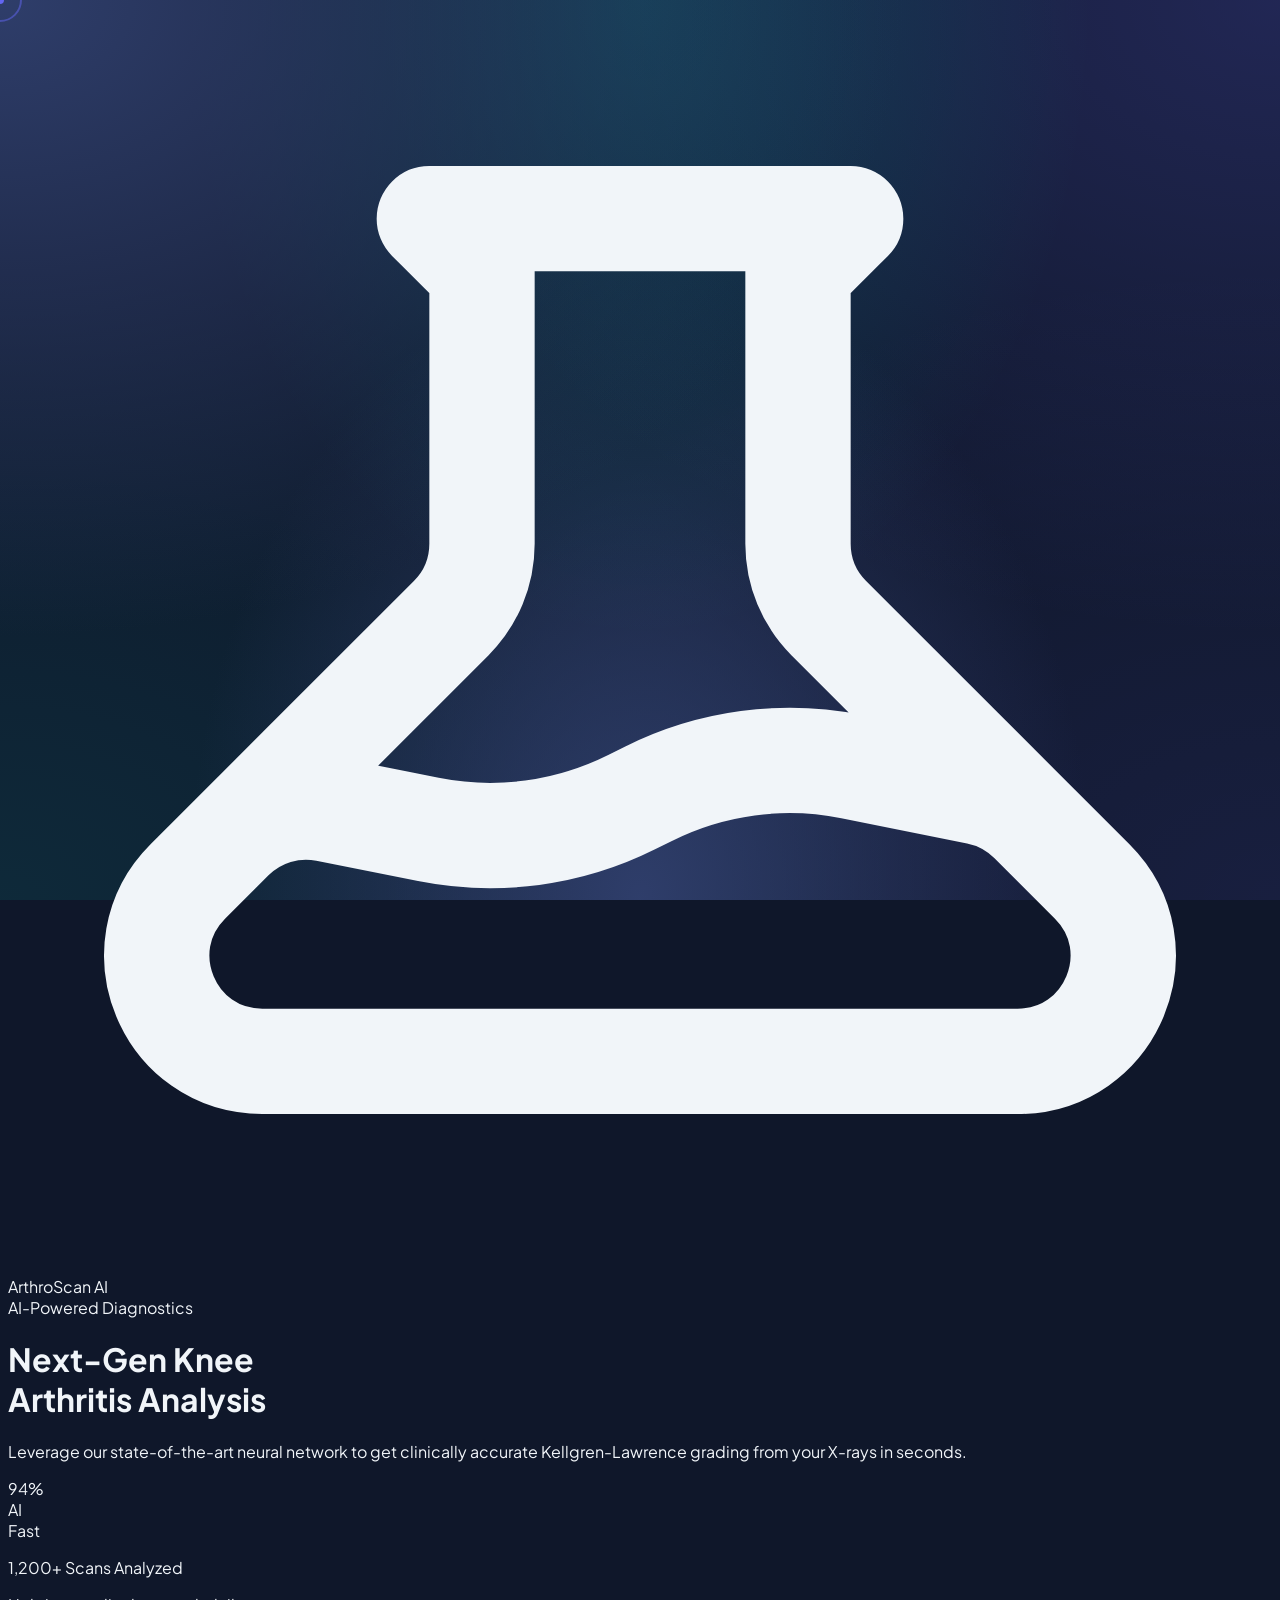
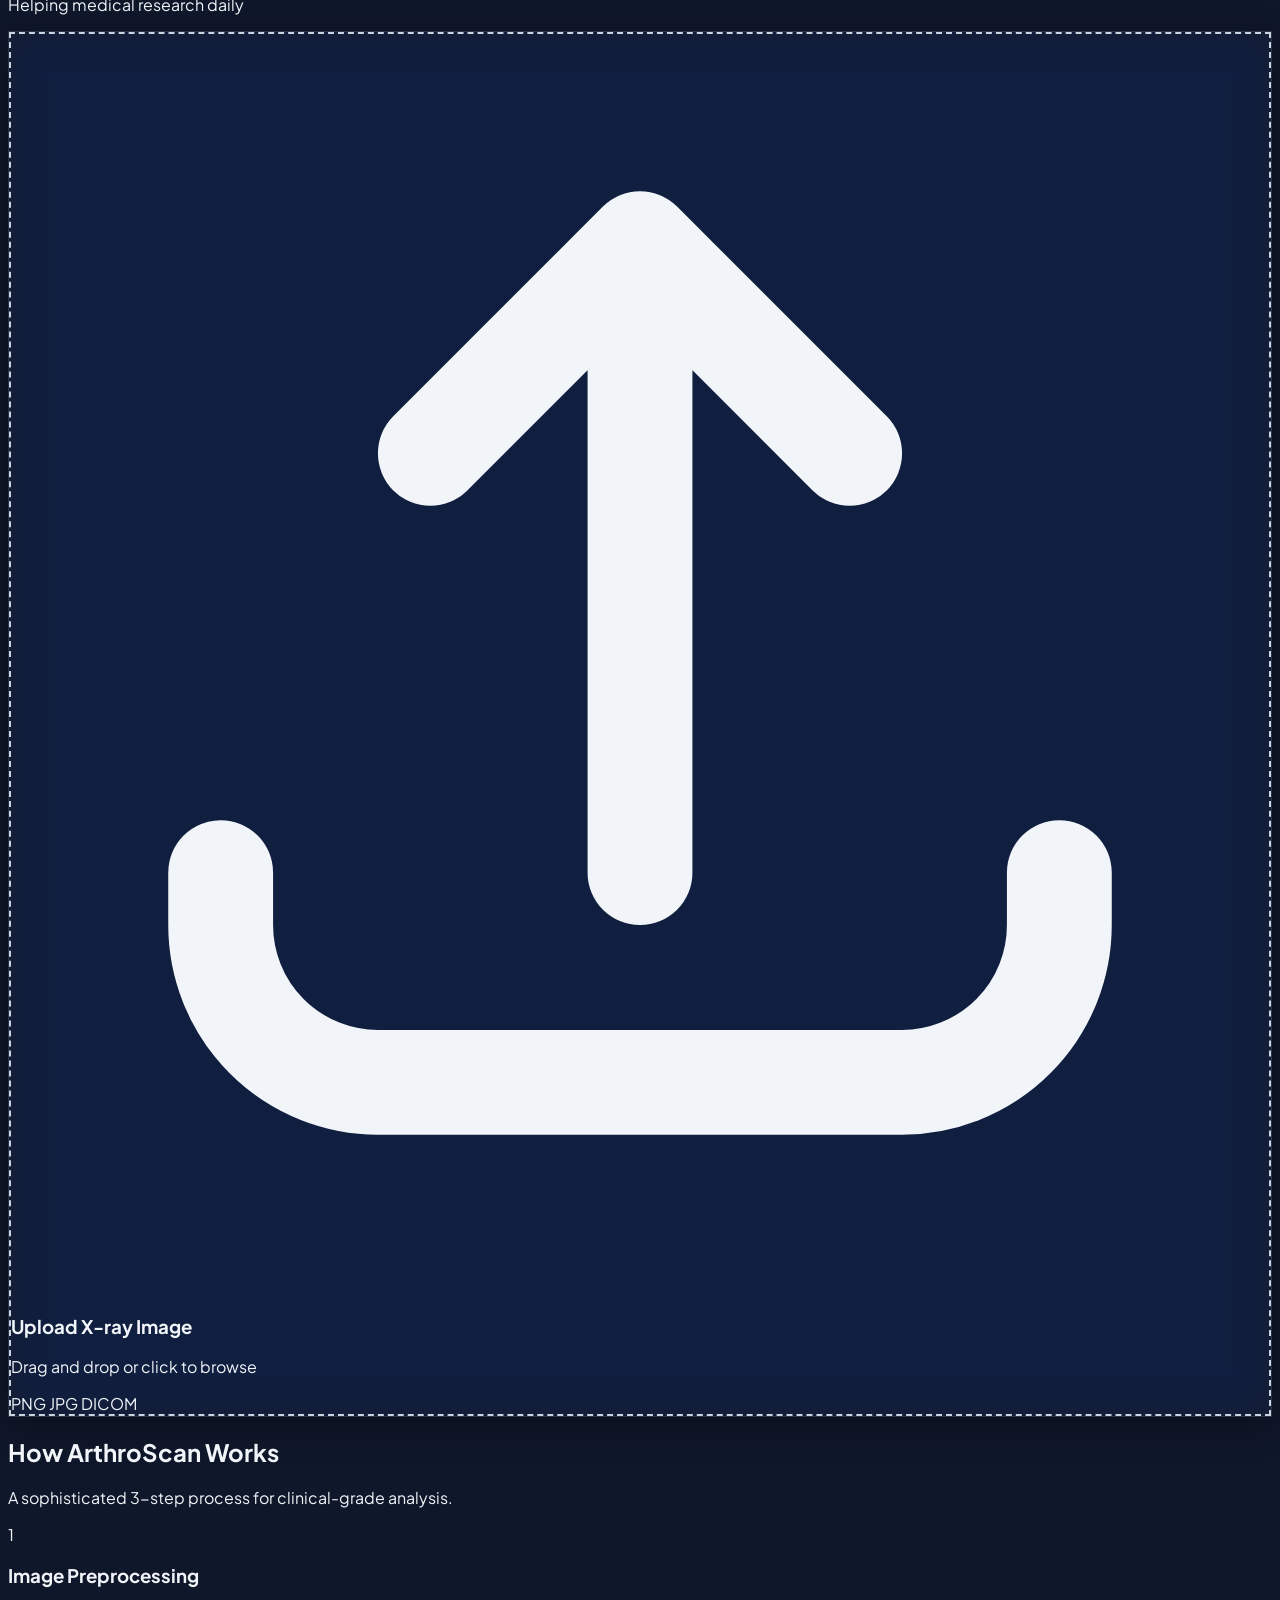
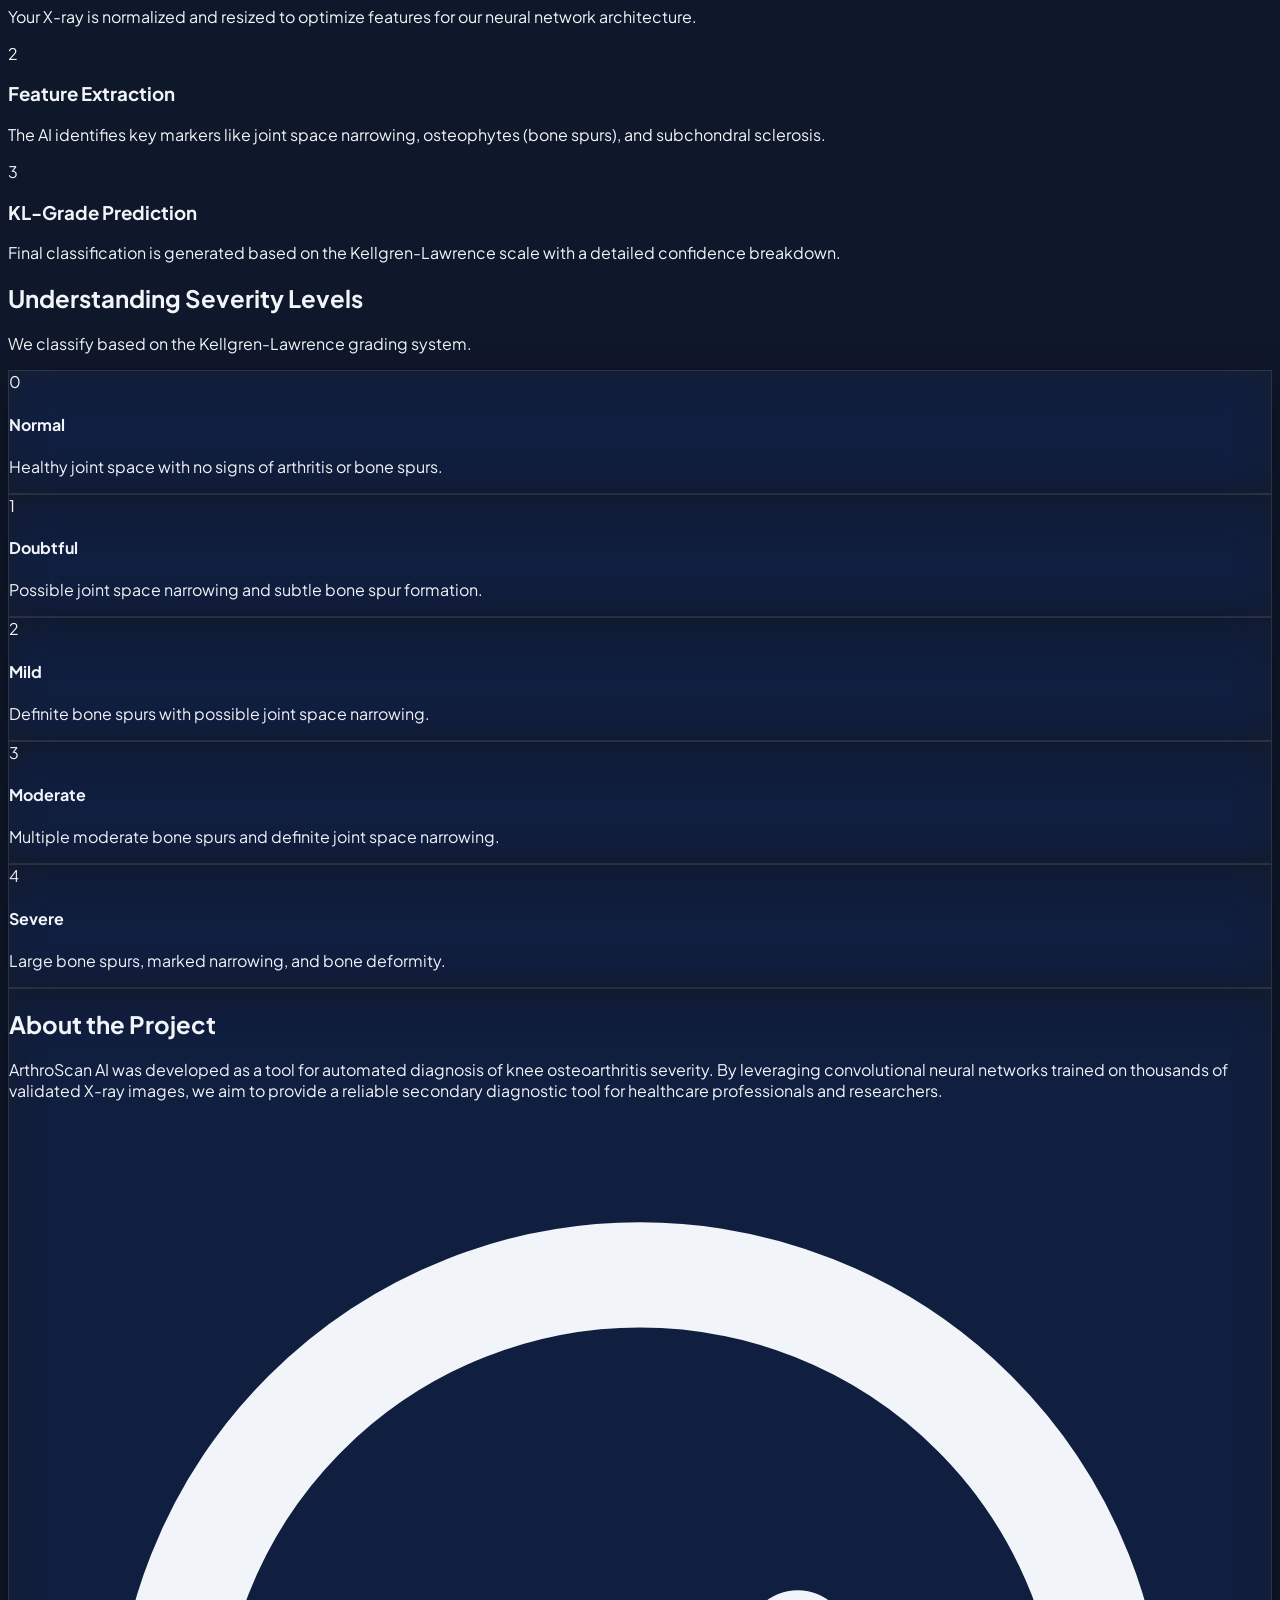
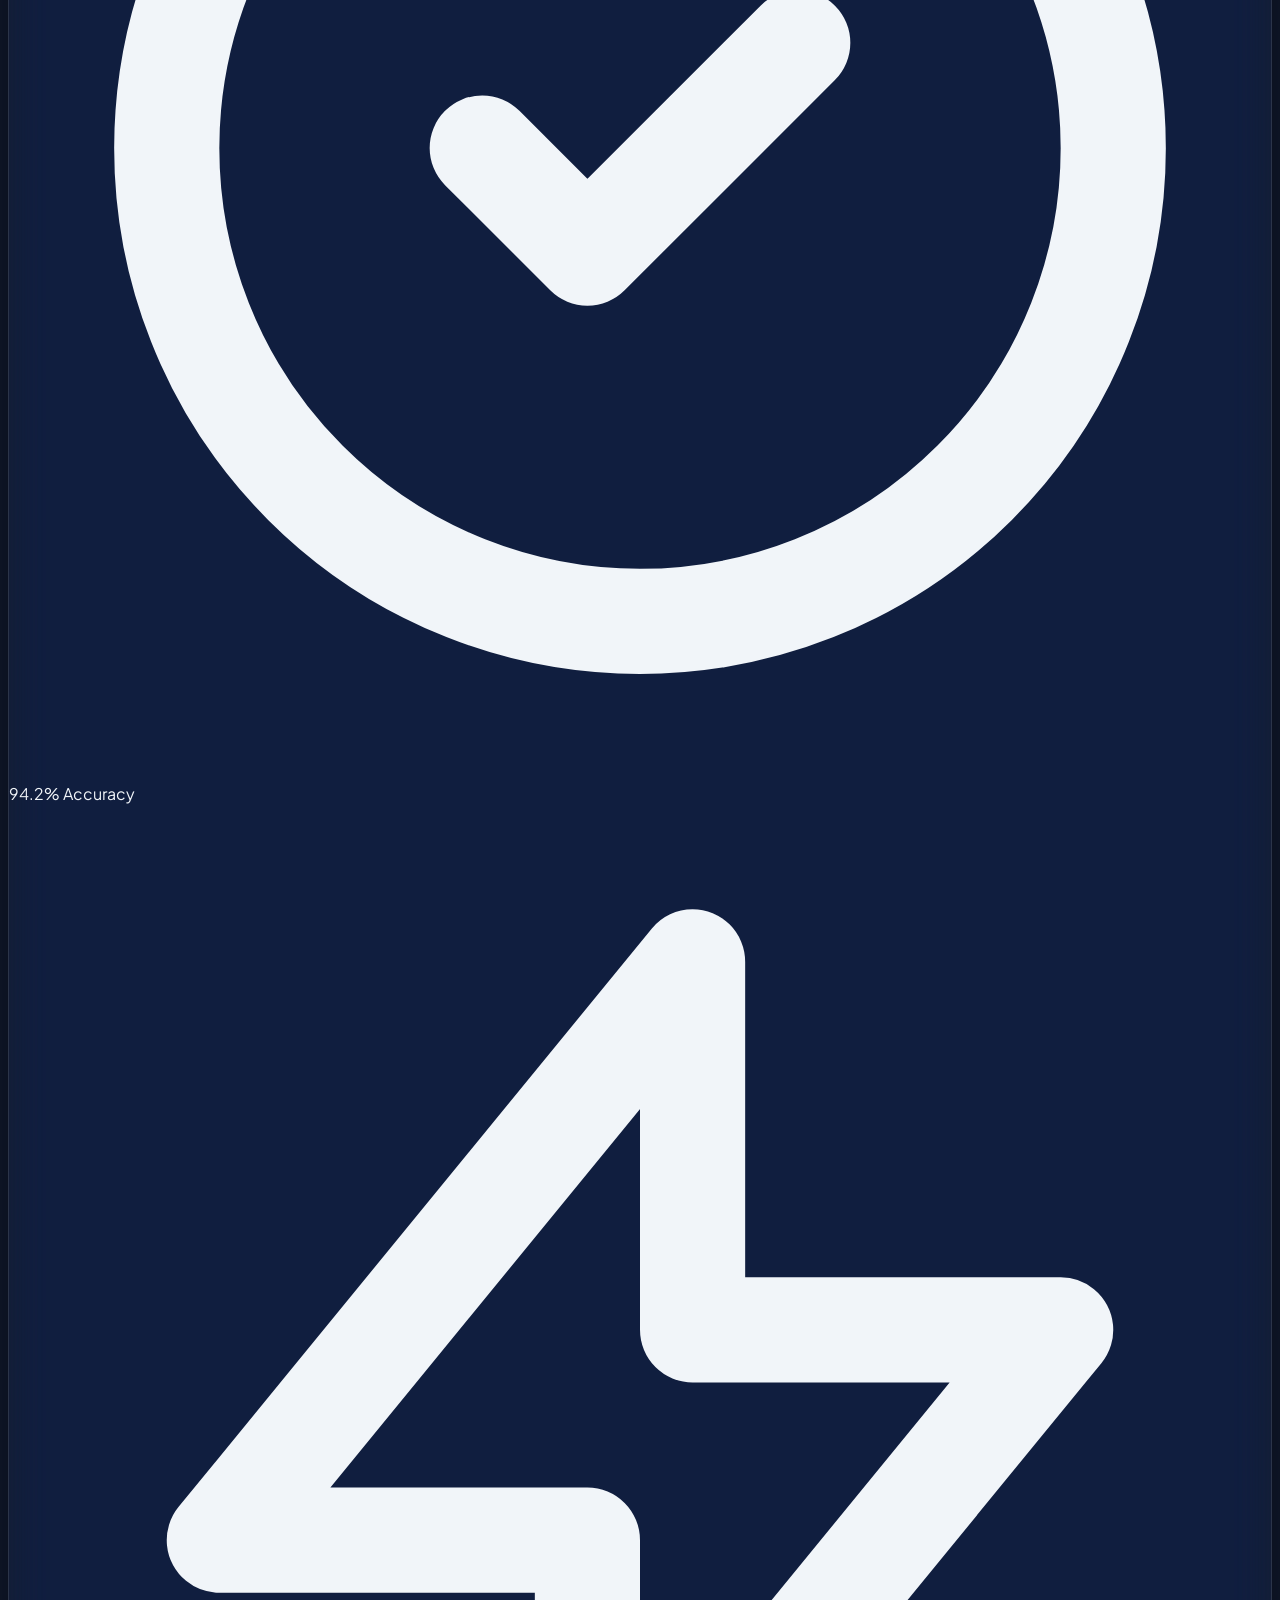
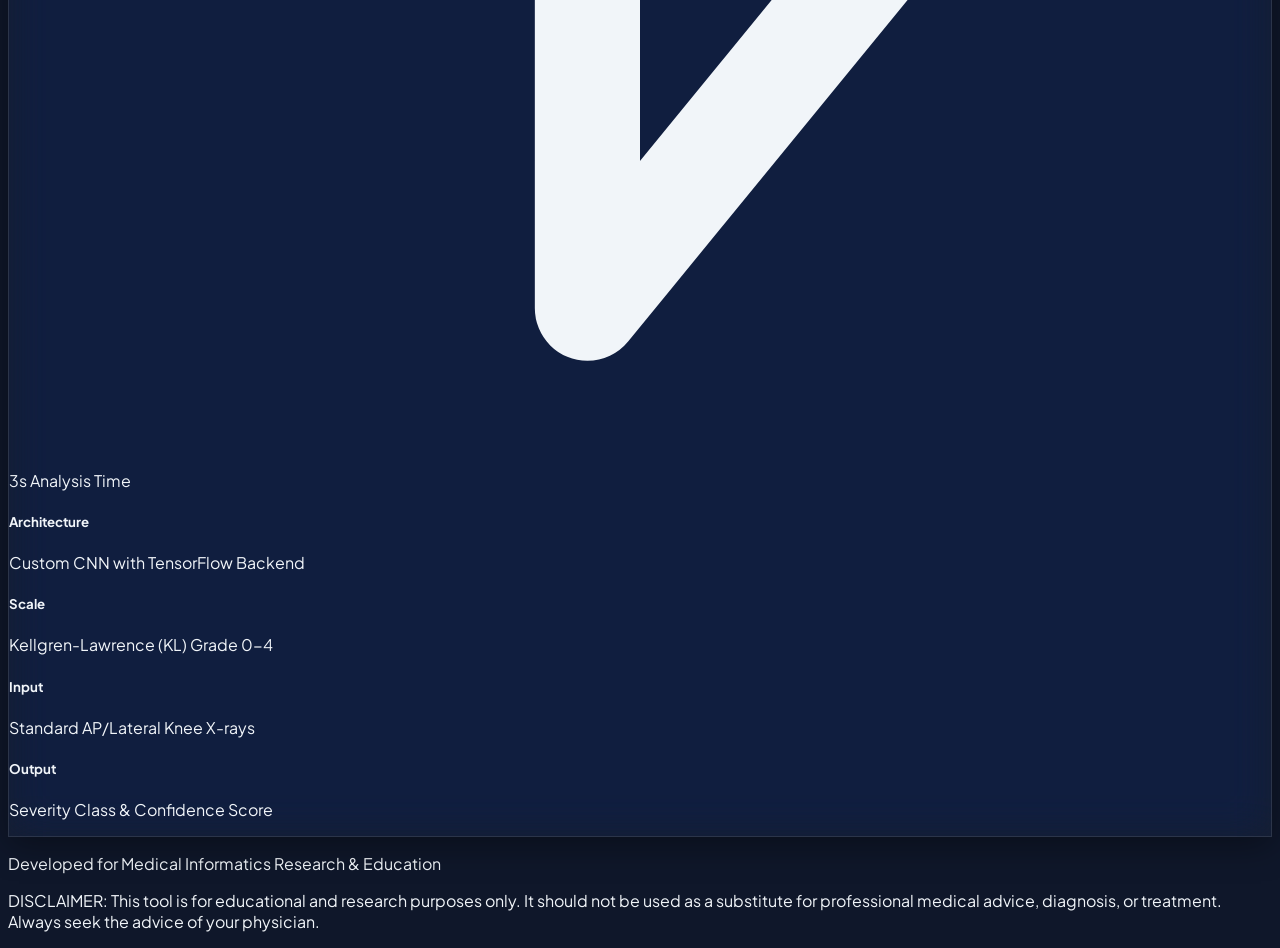
==== index.html @ d2a75a87 "feat: initial commit for Knee Arthritis Detection by Nikita Tuteja" ====
<!DOCTYPE html>
<html lang="en">
<head>
    <meta charset="UTF-8">
    <meta name="viewport" content="width=device-width, initial-scale=1.0">
    <title>ArthroScan | Advanced Knee Arthritis Analysis</title>
    <script src="https://cdn.tailwindcss.com"></script>
    <link href="https://fonts.googleapis.com/css2?family=Plus+Jakarta+Sans:wght@300;400;500;600;700&display=swap" rel="stylesheet">
    <style>
        body {
            font-family: 'Plus Jakarta Sans', sans-serif;
            background: #0f172a;
            color: #f1f5f9;
            cursor: none; /* Hide default cursor */
        }
        
        /* Dynamic Background */
        .bg-mesh {
            position: fixed;
            top: 0;
            left: 0;
            width: 100%;
            height: 100%;
            z-index: -1;
            background-color: #0f172a;
            background-image: 
                radial-gradient(at 0% 0%, hsla(225,39%,30%,1) 0, transparent 50%), 
                radial-gradient(at 50% 0%, hsla(177,100%,41%,0.2) 0, transparent 50%), 
                radial-gradient(at 100% 0%, hsla(242,100%,70%,0.2) 0, transparent 50%),
                radial-gradient(at 50% 100%, hsla(225,39%,30%,1) 0, transparent 50%),
                radial-gradient(at 0% 100%, hsla(177,100%,41%,0.1) 0, transparent 50%),
                radial-gradient(at 100% 100%, hsla(242,100%,70%,0.1) 0, transparent 50%);
            animation: bg-mesh-move 20s ease infinite alternate;
        }
        @keyframes bg-mesh-move {
            0% { transform: scale(1); }
            100% { transform: scale(1.1); }
        }

        .glass-card {
            background: rgba(255, 255, 255, 0.03);
            backdrop-filter: blur(20px) saturate(180%);
            -webkit-backdrop-filter: blur(20px) saturate(180%);
            border: 1px solid rgba(255, 255, 255, 0.1);
            box-shadow: 0 8px 32px 0 rgba(0, 0, 0, 0.37);
        }

        /* Custom Cursor */
        .cursor-dot, .cursor-outline {
            pointer-events: none;
            position: fixed;
            top: 0;
            left: 0;
            transform: translate(-50%, -50%);
            border-radius: 50%;
            z-index: 9999;
            transition: opacity 0.3s ease, transform 0.3s ease;
        }
        .cursor-dot {
            width: 8px;
            height: 8px;
            background-color: #6366f1;
        }
        .cursor-outline {
            width: 40px;
            height: 40px;
            border: 2px solid rgba(99, 102, 241, 0.5);
        }
        .cursor-hover .cursor-outline {
            width: 60px;
            height: 60px;
            background-color: rgba(99, 102, 241, 0.1);
            border-color: #6366f1;
        }
        .cursor-hover .cursor-dot {
            transform: translate(-50%, -50%) scale(1.5);
        }
        .drop-zone {
            border: 2px dashed #cbd5e1;
            transition: all 0.4s cubic-bezier(0.4, 0, 0.2, 1);
        }
        .drop-zone:hover, .drop-zone.active {
            border-color: #6366f1;
            background: #f5f3ff;
            transform: translateY(-2px);
        }
        .animate-float {
            animation: float 3s ease-in-out infinite;
        }
        @keyframes float {
            0%, 100% { transform: translateY(0); }
            50% { transform: translateY(-10px); }
        }
        .floating {
            animation: floating 3s ease-in-out infinite;
        }
        @keyframes floating {
            0% { transform: translate(0,  0px); }
            50%  { transform: translate(0, 15px); }
            100%   { transform: translate(0, -0px); }   
        }
        .hidden { display: none; }

        /* Scanning Animation */
        .scanning-line {
            position: absolute;
            top: 0;
            left: 0;
            width: 100%;
            height: 4px;
            background: linear-gradient(to right, transparent, #6366f1, transparent);
            box-shadow: 0 0 15px #6366f1;
            z-index: 10;
            animation: scan 2s linear infinite;
        }
        @keyframes scan {
            0% { top: 0; }
            100% { top: 100%; }
        }
        .scan-overlay {
            position: absolute;
            inset: 0;
            background: rgba(99, 102, 241, 0.1);
            backdrop-filter: brightness(1.2);
            z-index: 5;
        }

        /* Splash Screen Styles */
        #splash-screen {
            position: fixed;
            inset: 0;
            background: #ffffff;
            z-index: 1000;
            display: flex;
            flex-direction: column;
            align-items: center;
            justify-content: center;
            transition: opacity 0.6s ease-out, visibility 0.6s;
        }
        #splash-screen.fade-out {
            opacity: 0;
            visibility: hidden;
        }
        .loading-dots div {
            width: 10px;
            height: 10px;
            background: #6366f1;
            border-radius: 50%;
            display: inline-block;
            animation: dots 1.4s infinite ease-in-out both;
        }
        .loading-dots .dot1 { animation-delay: -0.32s; }
        .loading-dots .dot2 { animation-delay: -0.16s; }
        @keyframes dots {
            0%, 80%, 100% { transform: scale(0); }
            40% { transform: scale(1.0); }
        }

        /* Reveal Animations */
        .reveal {
            opacity: 0;
            transform: translateY(30px);
            transition: all 0.8s cubic-bezier(0.2, 0.8, 0.2, 1);
        }
        .reveal.active {
            opacity: 1;
            transform: translateY(0);
        }
    </style>
</head>
<body class="min-h-screen">
    <!-- Custom Cursor -->
    <div class="cursor-dot" id="cursor-dot"></div>
    <div class="cursor-outline" id="cursor-outline"></div>

    <!-- Dynamic Background -->
    <div class="bg-mesh"></div>

    <!-- Splash Screen -->
    <div id="splash-screen" class="bg-slate-950">
        <div class="flex items-center space-x-3 mb-8">
            <div class="w-12 h-12 bg-indigo-600 rounded-xl flex items-center justify-center shadow-lg shadow-indigo-200 animate-bounce">
                <svg class="w-7 h-7 text-white" fill="none" stroke="currentColor" viewBox="0 0 24 24">
                    <path stroke-linecap="round" stroke-linejoin="round" stroke-width="2" d="M19.428 15.428a2 2 0 00-1.022-.547l-2.387-.477a6 6 0 00-3.86.517l-.318.158a6 6 0 01-3.86.517L6.05 15.21a2 2 0 00-1.806.547M8 4h8l-1 1v5.172a2 2 0 00.586 1.414l5 5c1.26 1.26.367 3.414-1.415 3.414H4.828c-1.782 0-2.674-2.154-1.414-3.414l5-5A2 2 0 009 10.172V5L8 4z"></path>
                </svg>
            </div>
            <span class="text-3xl font-bold bg-clip-text text-transparent bg-gradient-to-r from-indigo-600 to-violet-600">ArthroScan AI</span>
        </div>
        <div class="loading-dots">
            <div class="dot1"></div>
            <div class="dot2"></div>
            <div class="dot3"></div>
        </div>
        <p class="mt-4 text-slate-400 font-medium tracking-widest text-xs uppercase">Initializing Engine</p>
    </div>

    <!-- Navigation -->
    <nav class="p-6">
        <div class="max-w-7xl mx-auto flex justify-between items-center">
            <div class="flex items-center space-x-2">
                <div class="w-10 h-10 bg-indigo-600 rounded-xl flex items-center justify-center shadow-lg shadow-indigo-200">
                    <svg class="w-6 h-6 text-white" fill="none" stroke="currentColor" viewBox="0 0 24 24">
                        <path stroke-linecap="round" stroke-linejoin="round" stroke-width="2" d="M19.428 15.428a2 2 0 00-1.022-.547l-2.387-.477a6 6 0 00-3.86.517l-.318.158a6 6 0 01-3.86.517L6.05 15.21a2 2 0 00-1.806.547M8 4h8l-1 1v5.172a2 2 0 00.586 1.414l5 5c1.26 1.26.367 3.414-1.415 3.414H4.828c-1.782 0-2.674-2.154-1.414-3.414l5-5A2 2 0 009 10.172V5L8 4z"></path>
                    </svg>
                </div>
                <span class="text-2xl font-bold bg-clip-text text-transparent bg-gradient-to-r from-indigo-400 to-violet-400">ArthroScan AI</span>
            </div>
            <div class="hidden md:flex space-x-8 text-sm font-medium text-slate-300">
                <a href="#analyze" class="hover:text-indigo-400 transition">Analyze</a>
                <a href="#history-section" class="hover:text-indigo-400 transition">History</a>
                <a href="#how-it-works" class="hover:text-indigo-400 transition">How it Works</a>
                <a href="#severity-levels" class="hover:text-indigo-400 transition">Severity Guide</a>
                <a href="#about" class="hover:text-indigo-400 transition">About</a>
            </div>
        </div>
    </nav>

    <main class="max-w-6xl mx-auto px-4 py-12">
        <div id="analyze" class="grid lg:grid-cols-2 gap-12 items-center reveal">
            <!-- Left Column: Content -->
            <div class="space-y-8">
                <div class="inline-block px-4 py-1.5 bg-indigo-50 text-indigo-600 text-xs font-bold rounded-full tracking-wider uppercase reveal">
                    AI-Powered Diagnostics
                </div>
                <h1 class="text-5xl lg:text-7xl font-extrabold text-white leading-tight reveal">
                    Next-Gen Knee <br/>
                    <span class="text-indigo-400">Arthritis Analysis</span>
                </h1>
                <p class="text-lg text-slate-300 leading-relaxed max-w-lg reveal">
                    Leverage our state-of-the-art neural network to get clinically accurate Kellgren-Lawrence grading from your X-rays in seconds.
                </p>
                
                <div class="flex items-center space-x-6 reveal">
                    <div class="flex -space-x-3">
                        <div class="w-12 h-12 rounded-full border-4 border-slate-800 bg-indigo-200 flex items-center justify-center font-bold text-xs text-indigo-700">94%</div>
                        <div class="w-12 h-12 rounded-full border-4 border-slate-800 bg-violet-200 flex items-center justify-center font-bold text-xs text-violet-700">AI</div>
                        <div class="w-12 h-12 rounded-full border-4 border-slate-800 bg-slate-200 flex items-center justify-center font-bold text-xs text-slate-700">Fast</div>
                    </div>
                    <div class="text-sm">
                        <p class="font-bold text-white">1,200+ Scans Analyzed</p>
                        <p class="text-slate-400">Helping medical research daily</p>
                    </div>
                </div>
            </div>

            <!-- Right Column: Upload Tool -->
            <div class="glass-card rounded-3xl p-8 relative">
                <div id="upload-container" class="space-y-6">
                    <div id="drop-zone" class="drop-zone rounded-2xl p-12 text-center cursor-pointer border-slate-700/50 hover:bg-white/5">
                        <div class="space-y-4">
                            <div class="w-20 h-20 bg-indigo-500/10 rounded-full flex items-center justify-center mx-auto animate-float">
                                <svg class="w-10 h-10 text-indigo-400" fill="none" stroke="currentColor" viewBox="0 0 24 24">
                                    <path stroke-linecap="round" stroke-linejoin="round" stroke-width="2" d="M4 16v1a3 3 0 003 3h10a3 3 0 003-3v-1m-4-8l-4-4m0 0L8 8m4-4v12"></path>
                                </svg>
                            </div>
                            <div>
                                <h3 class="text-xl font-bold text-white">Upload X-ray Image</h3>
                                <p class="text-slate-400 text-sm mt-1">Drag and drop or click to browse</p>
                            </div>
                            <div class="flex justify-center space-x-2">
                                <span class="px-2 py-1 bg-white/5 text-[10px] rounded text-slate-400 uppercase font-bold">PNG</span>
                                <span class="px-2 py-1 bg-white/5 text-[10px] rounded text-slate-400 uppercase font-bold">JPG</span>
                                <span class="px-2 py-1 bg-white/5 text-[10px] rounded text-slate-400 uppercase font-bold">DICOM</span>
                            </div>
                        </div>
                        <input type="file" id="file-input" class="hidden" accept="image/*">
                    </div>
                </div>

                <!-- Preview State -->
                <div id="preview-container" class="hidden space-y-6">
                    <div class="relative group overflow-hidden rounded-2xl">
                        <img id="image-preview" class="w-full h-80 object-cover rounded-2xl shadow-lg transition-transform duration-500 group-hover:scale-105" src="" alt="Preview">
                        <div class="absolute inset-0 bg-black/40 opacity-0 group-hover:opacity-100 transition-opacity flex items-center justify-center">
                            <button id="change-image-btn" class="px-4 py-2 bg-white text-slate-900 rounded-lg text-sm font-bold transform -translate-y-4 group-hover:translate-y-0 transition-transform">Change Image</button>
                        </div>
                    </div>
                    <button id="analyze-btn" class="w-full py-4 bg-indigo-600 hover:bg-indigo-700 active:scale-95 text-white rounded-2xl font-bold text-lg shadow-xl shadow-indigo-200 transition-all flex items-center justify-center space-x-2">
                        <span>Start Deep Analysis</span>
                        <svg class="w-5 h-5" fill="none" stroke="currentColor" viewBox="0 0 24 24"><path stroke-linecap="round" stroke-linejoin="round" stroke-width="2" d="M13 7l5 5m0 0l-5 5m5-5H6"></path></svg>
                    </button>
                </div>

                <!-- Loading State -->
                <div id="loading-container" class="hidden space-y-6">
                    <div class="relative group overflow-hidden rounded-2xl h-80 bg-black">
                        <img id="image-analyzing" class="w-full h-full object-cover opacity-60" src="" alt="Analyzing">
                        <div class="scan-overlay"></div>
                        <div class="scanning-line"></div>
                        <div class="absolute inset-0 flex items-center justify-center">
                            <div class="text-white text-center space-y-4">
                                <div class="relative flex justify-center">
                                    <div class="w-16 h-16 border-4 border-white/20 rounded-full"></div>
                                    <div class="w-16 h-16 border-4 border-indigo-400 rounded-full border-t-transparent animate-spin absolute top-0"></div>
                                </div>
                                <p class="font-bold tracking-widest uppercase text-xs">Deep Scan in Progress</p>
                            </div>
                        </div>
                    </div>
                    <div class="text-center space-y-2">
                        <h4 class="text-xl font-bold text-white">Neural Engine Processing</h4>
                        <p class="text-slate-400 animate-pulse text-sm">Identifying bone markers and joint spacing...</p>
                    </div>
                </div>

                <!-- Result State -->
                <div id="result-container" class="hidden space-y-10 animate-in fade-in zoom-in duration-700">
                    <div class="text-center space-y-4">
                        <div id="result-severity-badge" class="inline-block px-8 py-2 rounded-full text-white font-bold text-xs uppercase tracking-widest shadow-[0_0_30px_rgba(99,102,241,0.2)]">
                            Moderate
                        </div>
                        <h2 class="text-4xl font-extrabold text-white tracking-tight" id="result-title">Moderate Arthritis Detected</h2>
                        
                        <div class="p-6 bg-white/5 rounded-3xl border border-white/10 text-left backdrop-blur-md">
                            <h4 class="text-[10px] font-bold text-indigo-400 uppercase mb-3 tracking-[0.2em] flex items-center">
                                <span class="w-1.5 h-1.5 bg-indigo-500 rounded-full mr-2 animate-pulse"></span>
                                Diagnostic Reasoning
                            </h4>
                            <p id="result-reasoning" class="text-sm text-slate-300 leading-relaxed font-medium">
                                Analysis indicates significant joint space narrowing and moderate osteophyte formation on the femur and tibia.
                            </p>
                        </div>
                        
                        <p class="text-slate-400 font-bold text-[10px] uppercase tracking-widest" id="result-confidence">AI Confidence Level: 83.4%</p>
                    </div>

                    <div class="space-y-5" id="probability-bars">
                        <!-- Bars injected by JS -->
                    </div>

                    <button id="reset-btn" class="w-full py-5 bg-indigo-600 hover:bg-indigo-500 active:scale-95 text-white rounded-2xl font-bold text-lg shadow-[0_20px_40px_rgba(99,102,241,0.2)] transition-all duration-300 flex items-center justify-center group">
                        <span>Perform New Scan</span>
                        <svg class="w-5 h-5 ml-2 transform group-hover:rotate-180 transition-transform duration-500" fill="none" stroke="currentColor" viewBox="0 0 24 24"><path stroke-linecap="round" stroke-linejoin="round" stroke-width="2" d="M4 4v5h.582m15.356 2A8.001 8.001 0 004.582 9m0 0H9m11 11v-5h-.581m0 0a8.003 8.003 0 01-15.357-2m15.357 2H15"></path></svg>
                    </button>
                </div>
            </div>
        </div>

        <!-- Scan History Section -->
        <section id="history-section" class="mt-32 hidden reveal">
            <div class="text-center space-y-4 mb-12">
                <h2 class="text-3xl font-bold text-white">Recent Analysis History</h2>
                <p class="text-slate-400">View your previously analyzed X-ray scans and their results.</p>
            </div>
            <div id="history-list" class="grid md:grid-cols-2 lg:grid-cols-3 gap-6">
                <!-- History cards injected by JS -->
            </div>
        </section>

        <!-- Features Grid -->
        <section id="how-it-works" class="mt-32 space-y-16 reveal">
            <div class="text-center space-y-4">
                <h2 class="text-3xl font-bold text-white">How ArthroScan Works</h2>
                <p class="text-slate-400">A sophisticated 3-step process for clinical-grade analysis.</p>
            </div>
            <div class="grid md:grid-cols-3 gap-12">
                <div class="text-center space-y-4 reveal">
                    <div class="w-16 h-16 bg-indigo-500/10 text-indigo-400 rounded-2xl flex items-center justify-center mx-auto text-2xl font-bold transition-transform hover:scale-110">1</div>
                    <h3 class="text-xl font-bold text-white">Image Preprocessing</h3>
                    <p class="text-slate-400 text-sm">Your X-ray is normalized and resized to optimize features for our neural network architecture.</p>
                </div>
                <div class="text-center space-y-4 reveal">
                    <div class="w-16 h-16 bg-violet-500/10 text-violet-400 rounded-2xl flex items-center justify-center mx-auto text-2xl font-bold transition-transform hover:scale-110">2</div>
                    <h3 class="text-xl font-bold text-white">Feature Extraction</h3>
                    <p class="text-slate-400 text-sm">The AI identifies key markers like joint space narrowing, osteophytes (bone spurs), and subchondral sclerosis.</p>
                </div>
                <div class="text-center space-y-4 reveal">
                    <div class="w-16 h-16 bg-blue-500/10 text-blue-400 rounded-2xl flex items-center justify-center mx-auto text-2xl font-bold transition-transform hover:scale-110">3</div>
                    <h3 class="text-xl font-bold text-white">KL-Grade Prediction</h3>
                    <p class="text-slate-400 text-sm">Final classification is generated based on the Kellgren-Lawrence scale with a detailed confidence breakdown.</p>
                </div>
            </div>
        </section>

        <section id="severity-levels" class="mt-32 space-y-12 reveal">
            <div class="text-center space-y-4">
                <h2 class="text-3xl font-bold text-white">Understanding Severity Levels</h2>
                <p class="text-slate-400">We classify based on the Kellgren-Lawrence grading system.</p>
            </div>
            <div class="grid md:grid-cols-3 lg:grid-cols-5 gap-6">
                <div class="glass-card p-6 rounded-2xl border border-slate-100/10 shadow-sm hover:shadow-xl hover:-translate-y-2 transition-all duration-300 reveal">
                    <div class="w-10 h-10 bg-green-500/10 text-green-400 rounded-lg flex items-center justify-center mb-4 font-bold">0</div>
                    <h4 class="font-bold mb-2 text-white">Normal</h4>
                    <p class="text-xs text-slate-400 leading-relaxed">Healthy joint space with no signs of arthritis or bone spurs.</p>
                </div>
                <div class="glass-card p-6 rounded-2xl border border-slate-100/10 shadow-sm hover:shadow-xl hover:-translate-y-2 transition-all duration-300 reveal">
                    <div class="w-10 h-10 bg-yellow-500/10 text-yellow-400 rounded-lg flex items-center justify-center mb-4 font-bold">1</div>
                    <h4 class="font-bold mb-2 text-white">Doubtful</h4>
                    <p class="text-xs text-slate-400 leading-relaxed">Possible joint space narrowing and subtle bone spur formation.</p>
                </div>
                <div class="glass-card p-6 rounded-2xl border border-slate-100/10 shadow-sm hover:shadow-xl hover:-translate-y-2 transition-all duration-300 reveal">
                    <div class="w-10 h-10 bg-orange-500/10 text-orange-400 rounded-lg flex items-center justify-center mb-4 font-bold">2</div>
                    <h4 class="font-bold mb-2 text-white">Mild</h4>
                    <p class="text-xs text-slate-400 leading-relaxed">Definite bone spurs with possible joint space narrowing.</p>
                </div>
                <div class="glass-card p-6 rounded-2xl border border-slate-100/10 shadow-sm hover:shadow-xl hover:-translate-y-2 transition-all duration-300 reveal">
                    <div class="w-10 h-10 bg-red-500/10 text-red-400 rounded-lg flex items-center justify-center mb-4 font-bold">3</div>
                    <h4 class="font-bold mb-2 text-white">Moderate</h4>
                    <p class="text-xs text-slate-400 leading-relaxed">Multiple moderate bone spurs and definite joint space narrowing.</p>
                </div>
                <div class="glass-card p-6 rounded-2xl border border-slate-100/10 shadow-sm hover:shadow-xl hover:-translate-y-2 transition-all duration-300 reveal">
                    <div class="w-10 h-10 bg-slate-100/10 text-slate-100 rounded-lg flex items-center justify-center mb-4 font-bold">4</div>
                    <h4 class="font-bold mb-2 text-white">Severe</h4>
                    <p class="text-xs text-slate-400 leading-relaxed">Large bone spurs, marked narrowing, and bone deformity.</p>
                </div>
            </div>
        </section>

        <section id="about" class="mt-32 glass-card rounded-3xl p-12 overflow-hidden relative reveal">
            <div class="absolute top-0 right-0 w-64 h-64 bg-indigo-500/10 rounded-full -mr-32 -mt-32 blur-3xl opacity-50"></div>
            <div class="relative grid md:grid-cols-2 gap-12 items-center">
                <div class="space-y-6">
                    <h2 class="text-3xl font-bold text-white">About the Project</h2>
                    <p class="text-slate-400 leading-relaxed">
                        ArthroScan AI was developed as a tool for automated diagnosis of knee osteoarthritis severity. By leveraging convolutional neural networks trained on thousands of validated X-ray images, we aim to provide a reliable secondary diagnostic tool for healthcare professionals and researchers.
                    </p>
                    <div class="flex space-x-4">
                        <div class="flex items-center space-x-2 text-indigo-400 font-bold">
                            <svg class="w-5 h-5" fill="none" stroke="currentColor" viewBox="0 0 24 24"><path stroke-linecap="round" stroke-linejoin="round" stroke-width="2" d="M9 12l2 2 4-4m6 2a9 9 0 11-18 0 9 9 0 0118 0z"></path></svg>
                            <span>94.2% Accuracy</span>
                        </div>
                        <div class="flex items-center space-x-2 text-violet-400 font-bold">
                            <svg class="w-5 h-5" fill="none" stroke="currentColor" viewBox="0 0 24 24"><path stroke-linecap="round" stroke-linejoin="round" stroke-width="2" d="M13 10V3L4 14h7v7l9-11h-7z"></path></svg>
                            <span>3s Analysis Time</span>
                        </div>
                    </div>
                </div>
                <div class="grid grid-cols-2 gap-4">
                    <div class="bg-white/5 backdrop-blur p-6 rounded-2xl border border-white/10">
                        <h5 class="font-bold text-white mb-1">Architecture</h5>
                        <p class="text-xs text-slate-400">Custom CNN with TensorFlow Backend</p>
                    </div>
                    <div class="bg-white/5 backdrop-blur p-6 rounded-2xl border border-white/10">
                        <h5 class="font-bold text-white mb-1">Scale</h5>
                        <p class="text-xs text-slate-400">Kellgren-Lawrence (KL) Grade 0-4</p>
                    </div>
                    <div class="bg-white/5 backdrop-blur p-6 rounded-2xl border border-white/10">
                        <h5 class="font-bold text-white mb-1">Input</h5>
                        <p class="text-xs text-slate-400">Standard AP/Lateral Knee X-rays</p>
                    </div>
                    <div class="bg-white/5 backdrop-blur p-6 rounded-2xl border border-white/10">
                        <h5 class="font-bold text-white mb-1">Output</h5>
                        <p class="text-xs text-slate-400">Severity Class & Confidence Score</p>
                    </div>
                </div>
            </div>
        </section>
    </main>

    <footer class="mt-24 border-t border-white/10 bg-slate-950/50 py-12">
        <div class="max-w-6xl mx-auto px-4 text-center space-y-4">
            <p class="text-slate-500 text-sm">Developed for Medical Informatics Research & Education</p>
            <p class="text-slate-600 text-[10px] max-w-2xl mx-auto">DISCLAIMER: This tool is for educational and research purposes only. It should not be used as a substitute for professional medical advice, diagnosis, or treatment. Always seek the advice of your physician.</p>
        </div>
    </footer>

    <script src="script.js"></script>
</body>
</html>
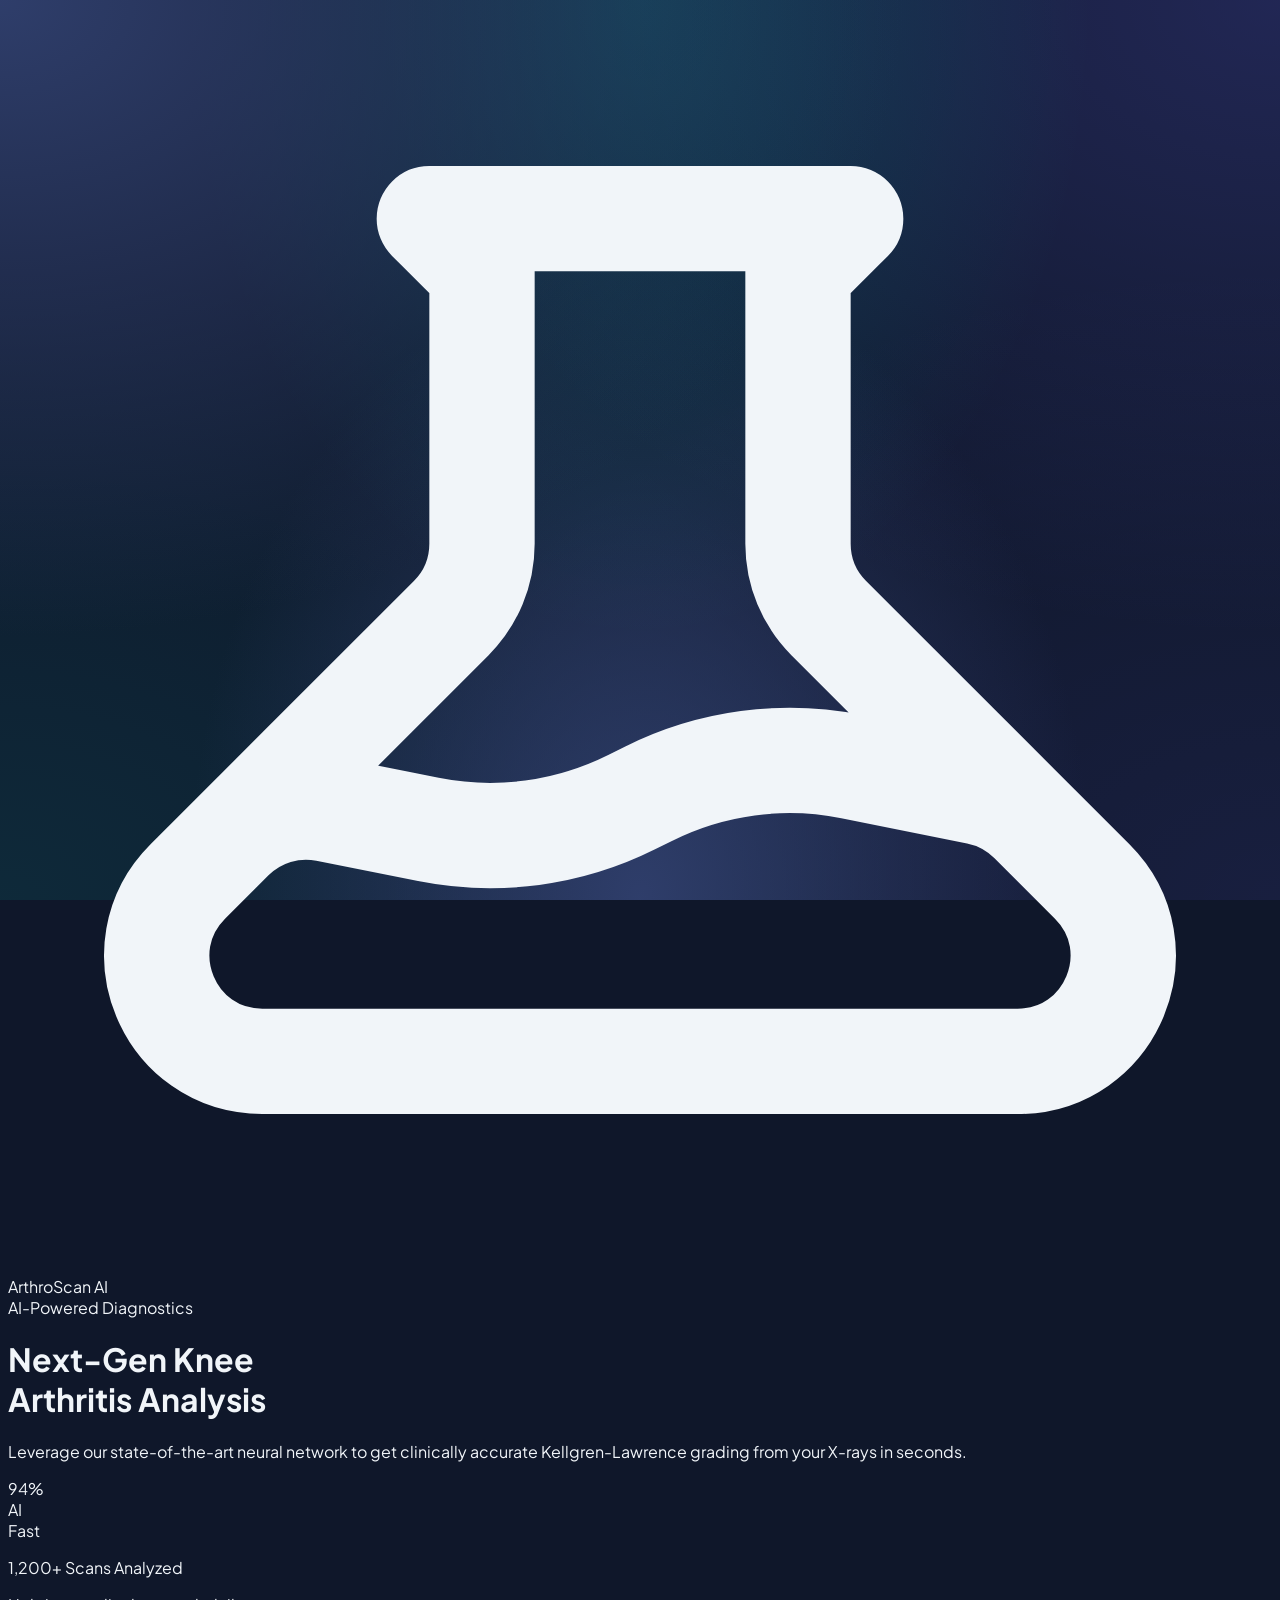
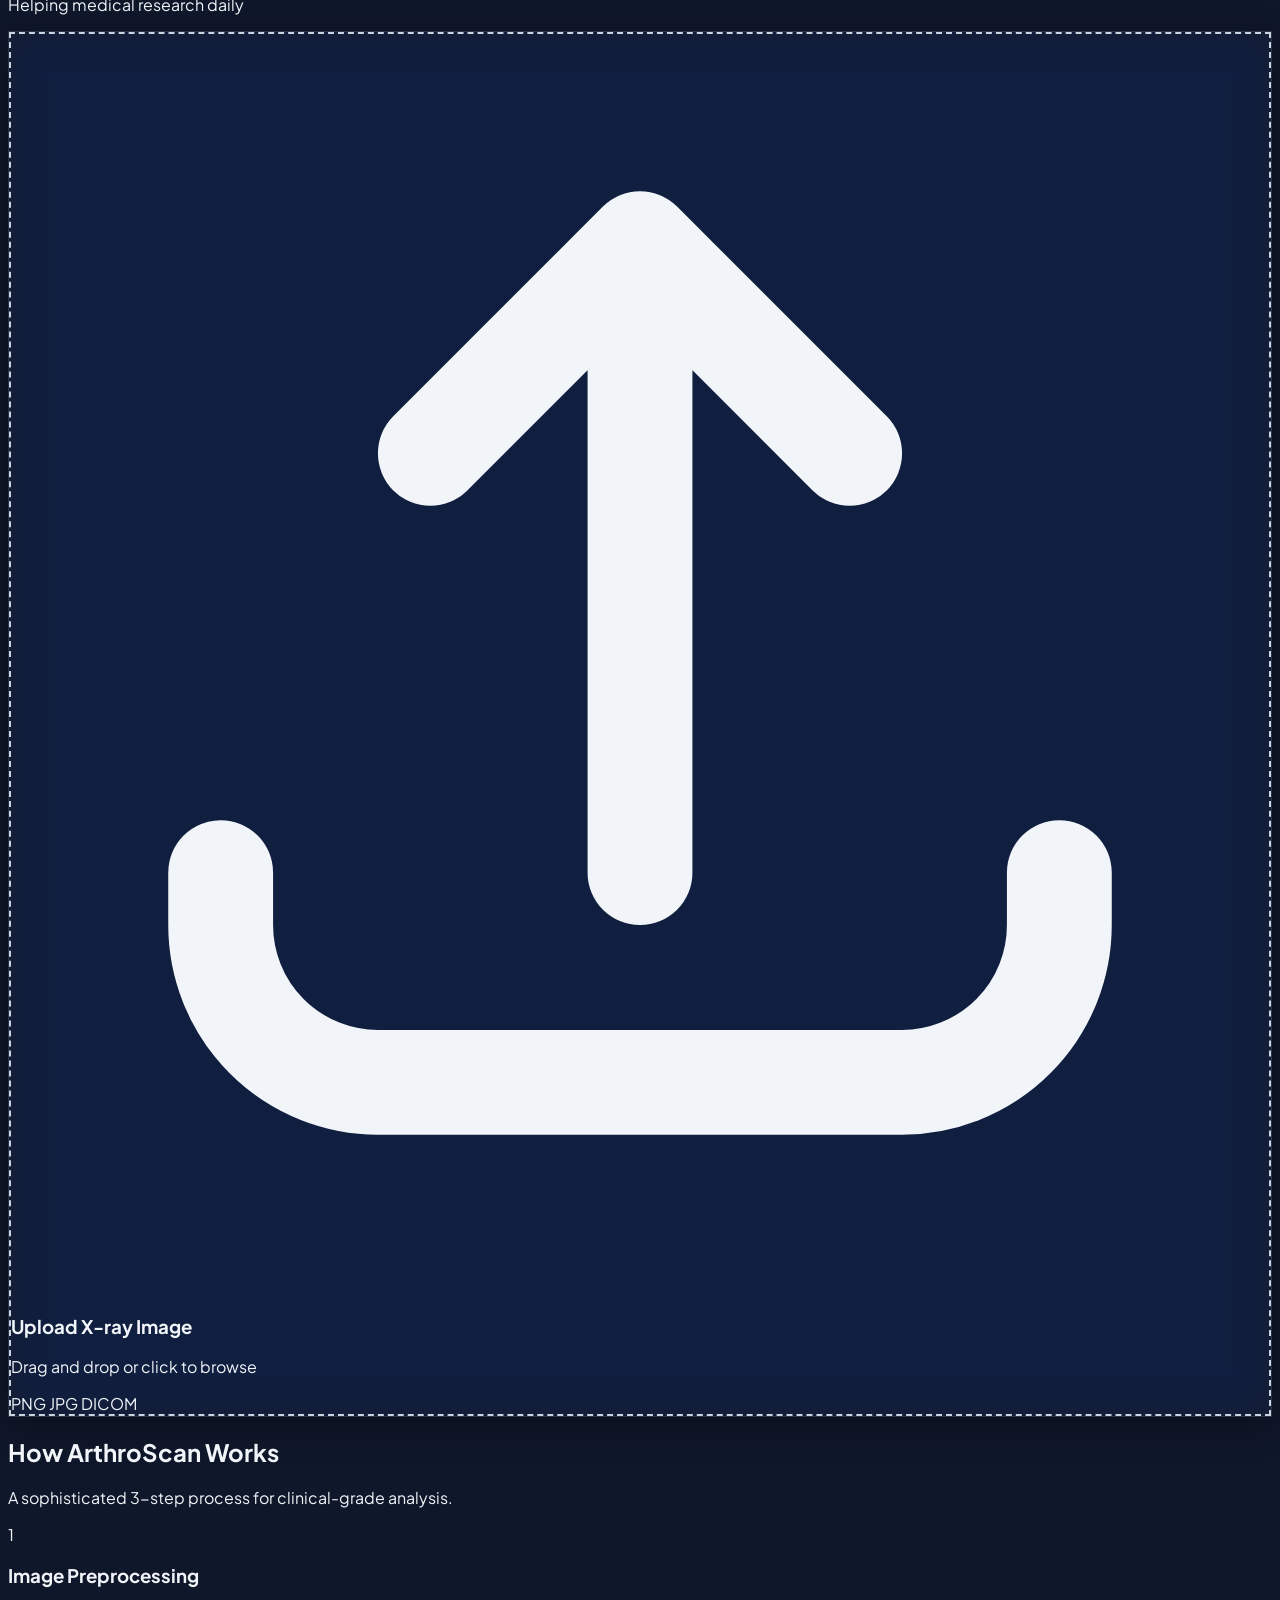
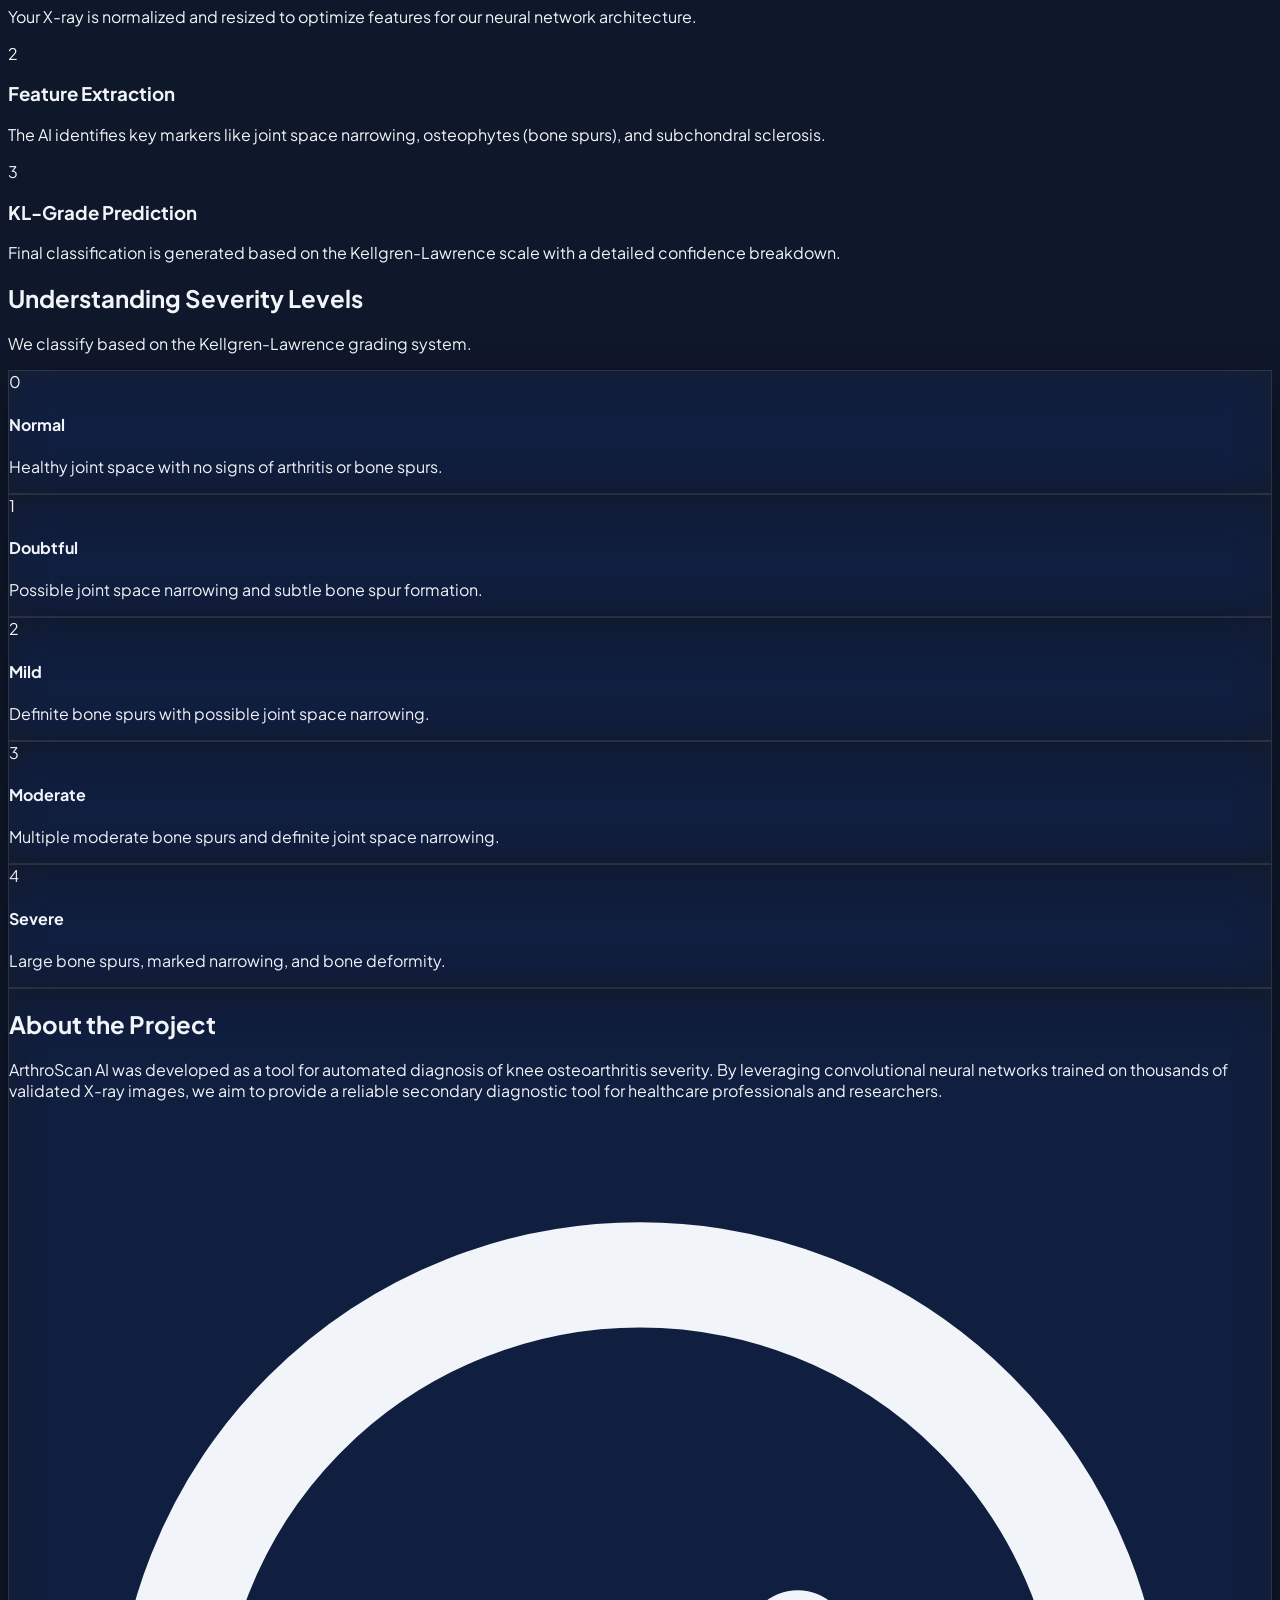
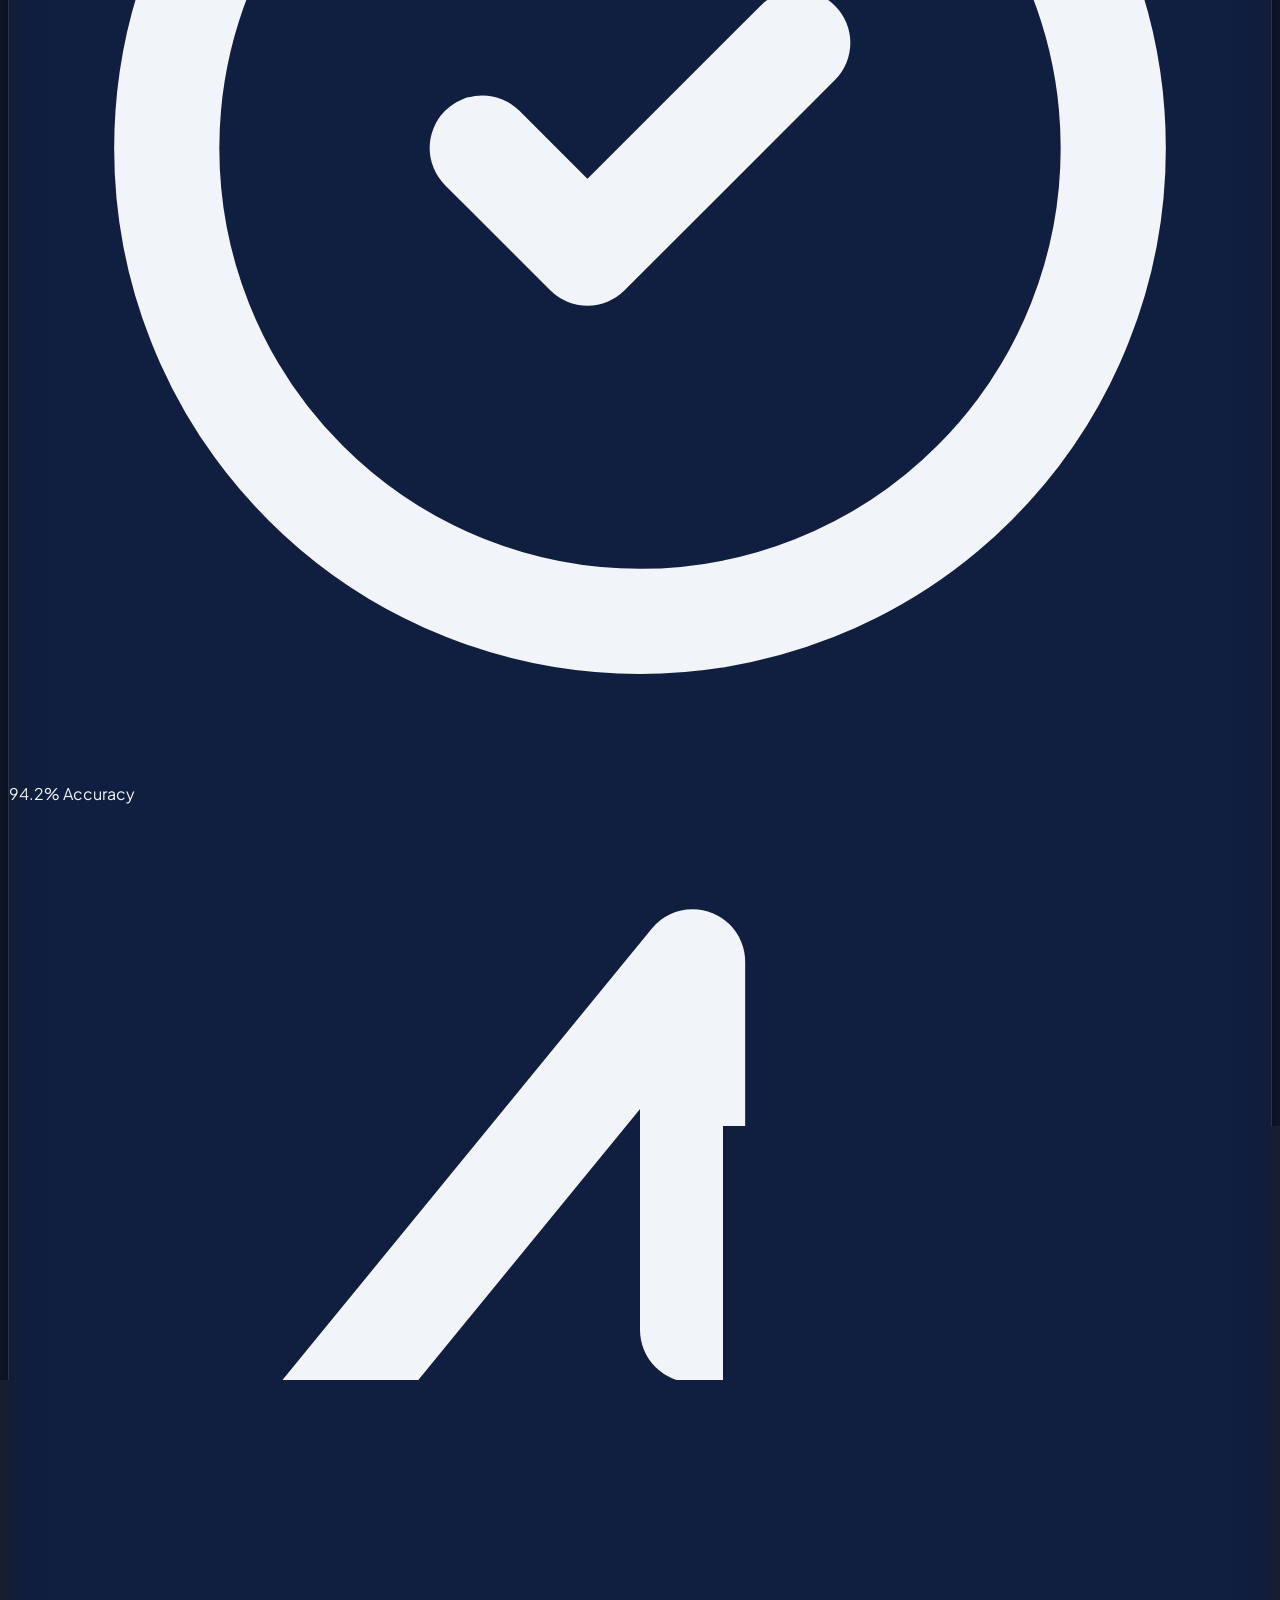
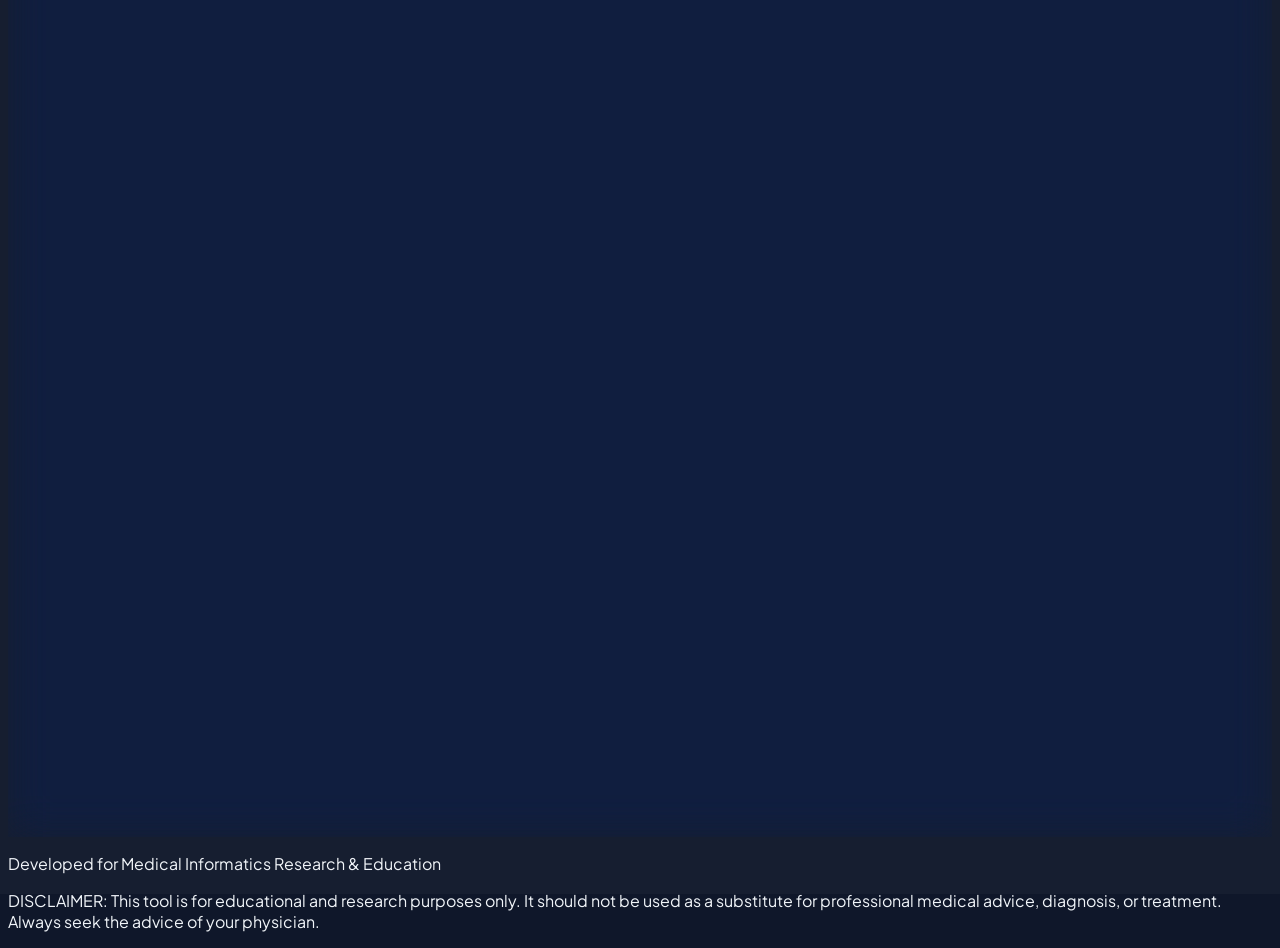
==== commit 6a015a96: "fix(ui): restore native standard mouse cursor and remove custom dot/circle cursor overlay" ====
--- a/index.html
+++ b/index.html
@@ -12,7 +12,6 @@
             font-family: 'Plus Jakarta Sans', sans-serif;
             background: #0f172a;
             color: #f1f5f9;
-            cursor: none; /* Hide default cursor */
         }
         
         /* Dynamic Background */
@@ -46,43 +45,13 @@
             box-shadow: 0 8px 32px 0 rgba(0, 0, 0, 0.37);
         }
 
-        /* Custom Cursor */
-        .cursor-dot, .cursor-outline {
-            pointer-events: none;
-            position: fixed;
-            top: 0;
-            left: 0;
-            transform: translate(-50%, -50%);
-            border-radius: 50%;
-            z-index: 9999;
-            transition: opacity 0.3s ease, transform 0.3s ease;
-        }
-        .cursor-dot {
-            width: 8px;
-            height: 8px;
-            background-color: #6366f1;
-        }
-        .cursor-outline {
-            width: 40px;
-            height: 40px;
-            border: 2px solid rgba(99, 102, 241, 0.5);
-        }
-        .cursor-hover .cursor-outline {
-            width: 60px;
-            height: 60px;
-            background-color: rgba(99, 102, 241, 0.1);
-            border-color: #6366f1;
-        }
-        .cursor-hover .cursor-dot {
-            transform: translate(-50%, -50%) scale(1.5);
-        }
         .drop-zone {
             border: 2px dashed #cbd5e1;
             transition: all 0.4s cubic-bezier(0.4, 0, 0.2, 1);
         }
         .drop-zone:hover, .drop-zone.active {
             border-color: #6366f1;
-            background: #f5f3ff;
+            background: rgba(99, 102, 241, 0.05);
             transform: translateY(-2px);
         }
         .animate-float {
@@ -170,10 +139,6 @@
     </style>
 </head>
 <body class="min-h-screen">
-    <!-- Custom Cursor -->
-    <div class="cursor-dot" id="cursor-dot"></div>
-    <div class="cursor-outline" id="cursor-outline"></div>
-
     <!-- Dynamic Background -->
     <div class="bg-mesh"></div>
 
@@ -305,19 +270,33 @@
                 </div>
 
                 <!-- Result State -->
-                <div id="result-container" class="hidden space-y-10 animate-in fade-in zoom-in duration-700">
+                <div id="result-container" class="hidden space-y-8 animate-in fade-in zoom-in duration-700">
+                    <!-- Image / Heatmap Visual Viewer -->
+                    <div class="space-y-3">
+                        <div class="flex justify-between items-center bg-white/5 p-1.5 rounded-xl border border-white/10 text-xs">
+                            <button id="tab-original" class="flex-1 py-1.5 px-3 rounded-lg font-bold transition-all bg-indigo-600 text-white shadow-sm">Original X-Ray</button>
+                            <button id="tab-gradcam" class="flex-1 py-1.5 px-3 rounded-lg font-bold transition-all text-slate-400 hover:text-white flex items-center justify-center space-x-1">
+                                <span>🔥 AI Heatmap (Grad-CAM)</span>
+                            </button>
+                        </div>
+                        <div class="relative overflow-hidden rounded-2xl h-72 bg-black/60 border border-white/10 flex items-center justify-center">
+                            <img id="result-img-original" class="w-full h-full object-contain rounded-2xl transition-all duration-500" src="" alt="Original X-Ray">
+                            <img id="result-img-gradcam" class="w-full h-full object-contain rounded-2xl transition-all duration-500 hidden" src="" alt="Grad-CAM Heatmap">
+                        </div>
+                    </div>
+
                     <div class="text-center space-y-4">
                         <div id="result-severity-badge" class="inline-block px-8 py-2 rounded-full text-white font-bold text-xs uppercase tracking-widest shadow-[0_0_30px_rgba(99,102,241,0.2)]">
                             Moderate
                         </div>
-                        <h2 class="text-4xl font-extrabold text-white tracking-tight" id="result-title">Moderate Arthritis Detected</h2>
+                        <h2 class="text-3xl font-extrabold text-white tracking-tight" id="result-title">Moderate Arthritis Detected</h2>
                         
-                        <div class="p-6 bg-white/5 rounded-3xl border border-white/10 text-left backdrop-blur-md">
-                            <h4 class="text-[10px] font-bold text-indigo-400 uppercase mb-3 tracking-[0.2em] flex items-center">
+                        <div class="p-5 bg-white/5 rounded-2xl border border-white/10 text-left backdrop-blur-md">
+                            <h4 class="text-[10px] font-bold text-indigo-400 uppercase mb-2 tracking-[0.2em] flex items-center">
                                 <span class="w-1.5 h-1.5 bg-indigo-500 rounded-full mr-2 animate-pulse"></span>
                                 Diagnostic Reasoning
                             </h4>
-                            <p id="result-reasoning" class="text-sm text-slate-300 leading-relaxed font-medium">
+                            <p id="result-reasoning" class="text-xs text-slate-300 leading-relaxed font-medium">
                                 Analysis indicates significant joint space narrowing and moderate osteophyte formation on the femur and tibia.
                             </p>
                         </div>
@@ -325,11 +304,11 @@
                         <p class="text-slate-400 font-bold text-[10px] uppercase tracking-widest" id="result-confidence">AI Confidence Level: 83.4%</p>
                     </div>
 
-                    <div class="space-y-5" id="probability-bars">
+                    <div class="space-y-4" id="probability-bars">
                         <!-- Bars injected by JS -->
                     </div>
 
-                    <button id="reset-btn" class="w-full py-5 bg-indigo-600 hover:bg-indigo-500 active:scale-95 text-white rounded-2xl font-bold text-lg shadow-[0_20px_40px_rgba(99,102,241,0.2)] transition-all duration-300 flex items-center justify-center group">
+                    <button id="reset-btn" class="w-full py-4 bg-indigo-600 hover:bg-indigo-500 active:scale-95 text-white rounded-2xl font-bold text-base shadow-[0_20px_40px_rgba(99,102,241,0.2)] transition-all duration-300 flex items-center justify-center group">
                         <span>Perform New Scan</span>
                         <svg class="w-5 h-5 ml-2 transform group-hover:rotate-180 transition-transform duration-500" fill="none" stroke="currentColor" viewBox="0 0 24 24"><path stroke-linecap="round" stroke-linejoin="round" stroke-width="2" d="M4 4v5h.582m15.356 2A8.001 8.001 0 004.582 9m0 0H9m11 11v-5h-.581m0 0a8.003 8.003 0 01-15.357-2m15.357 2H15"></path></svg>
                     </button>
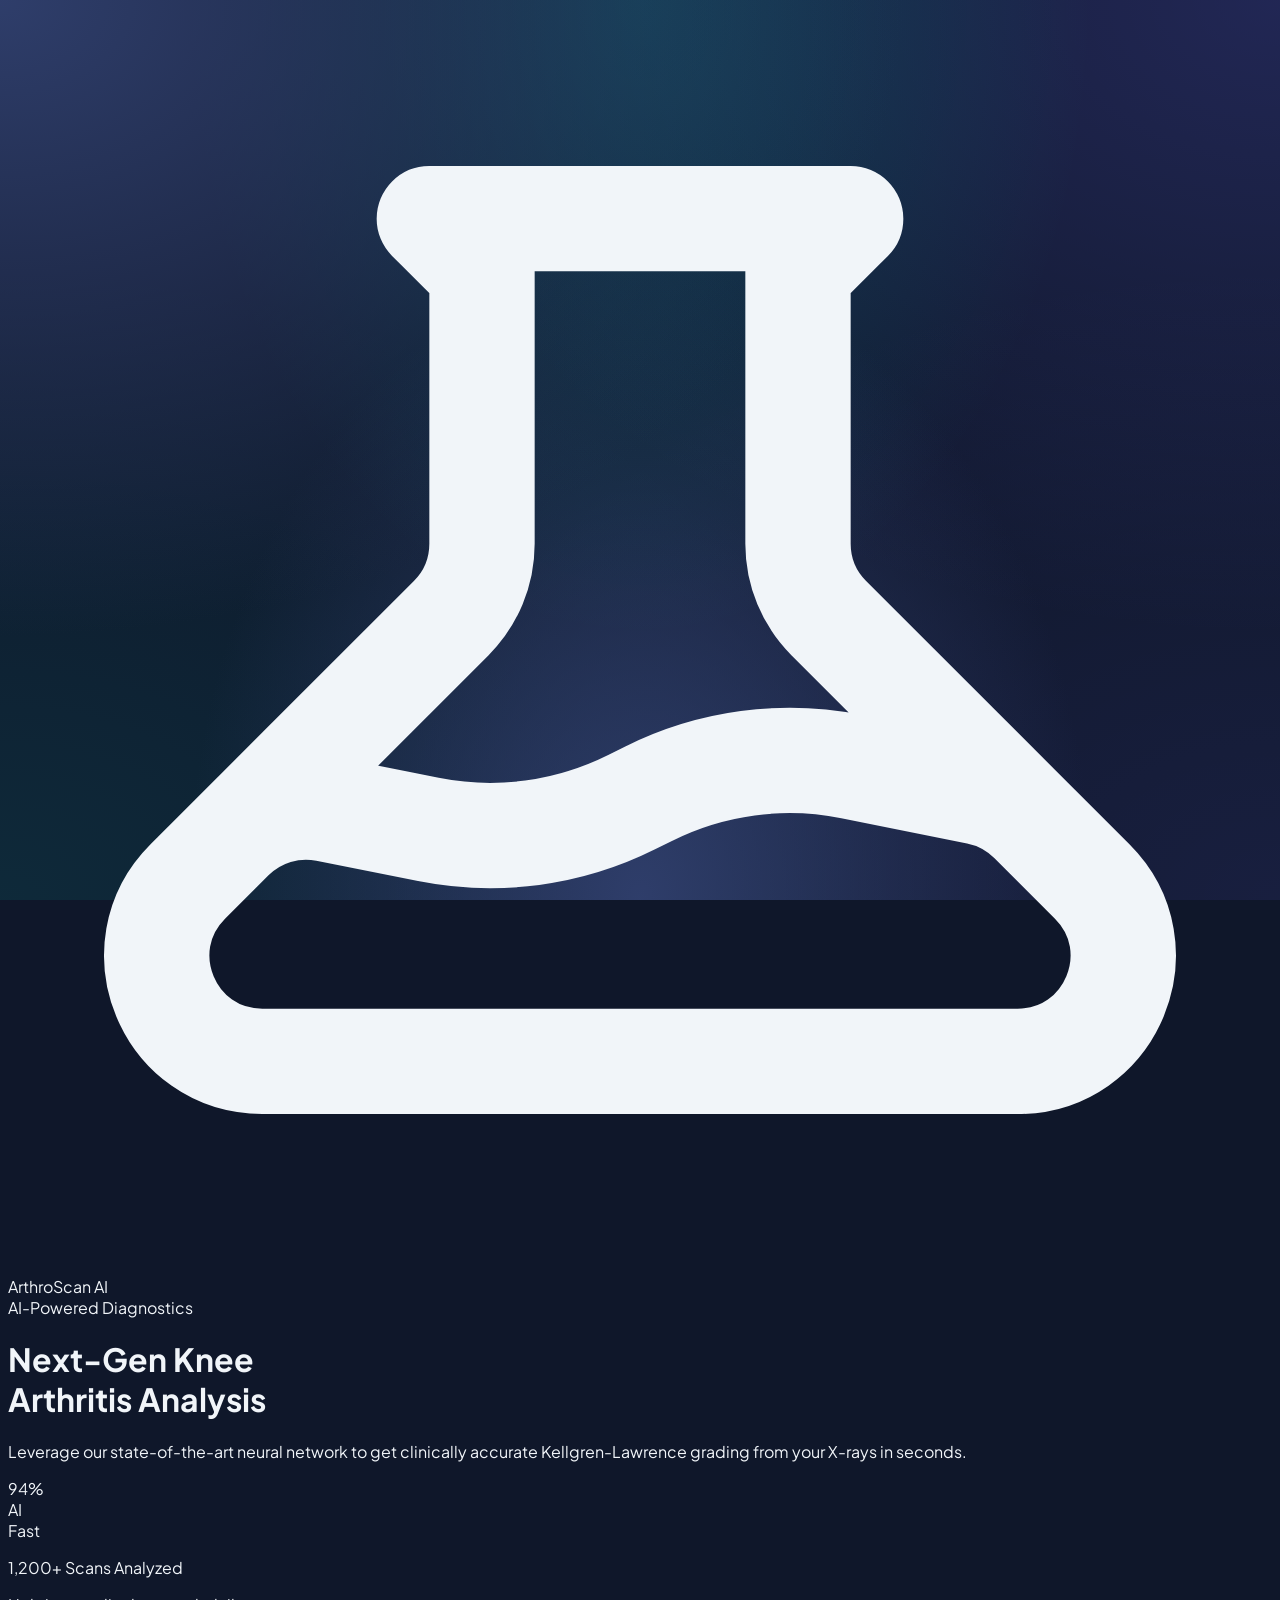
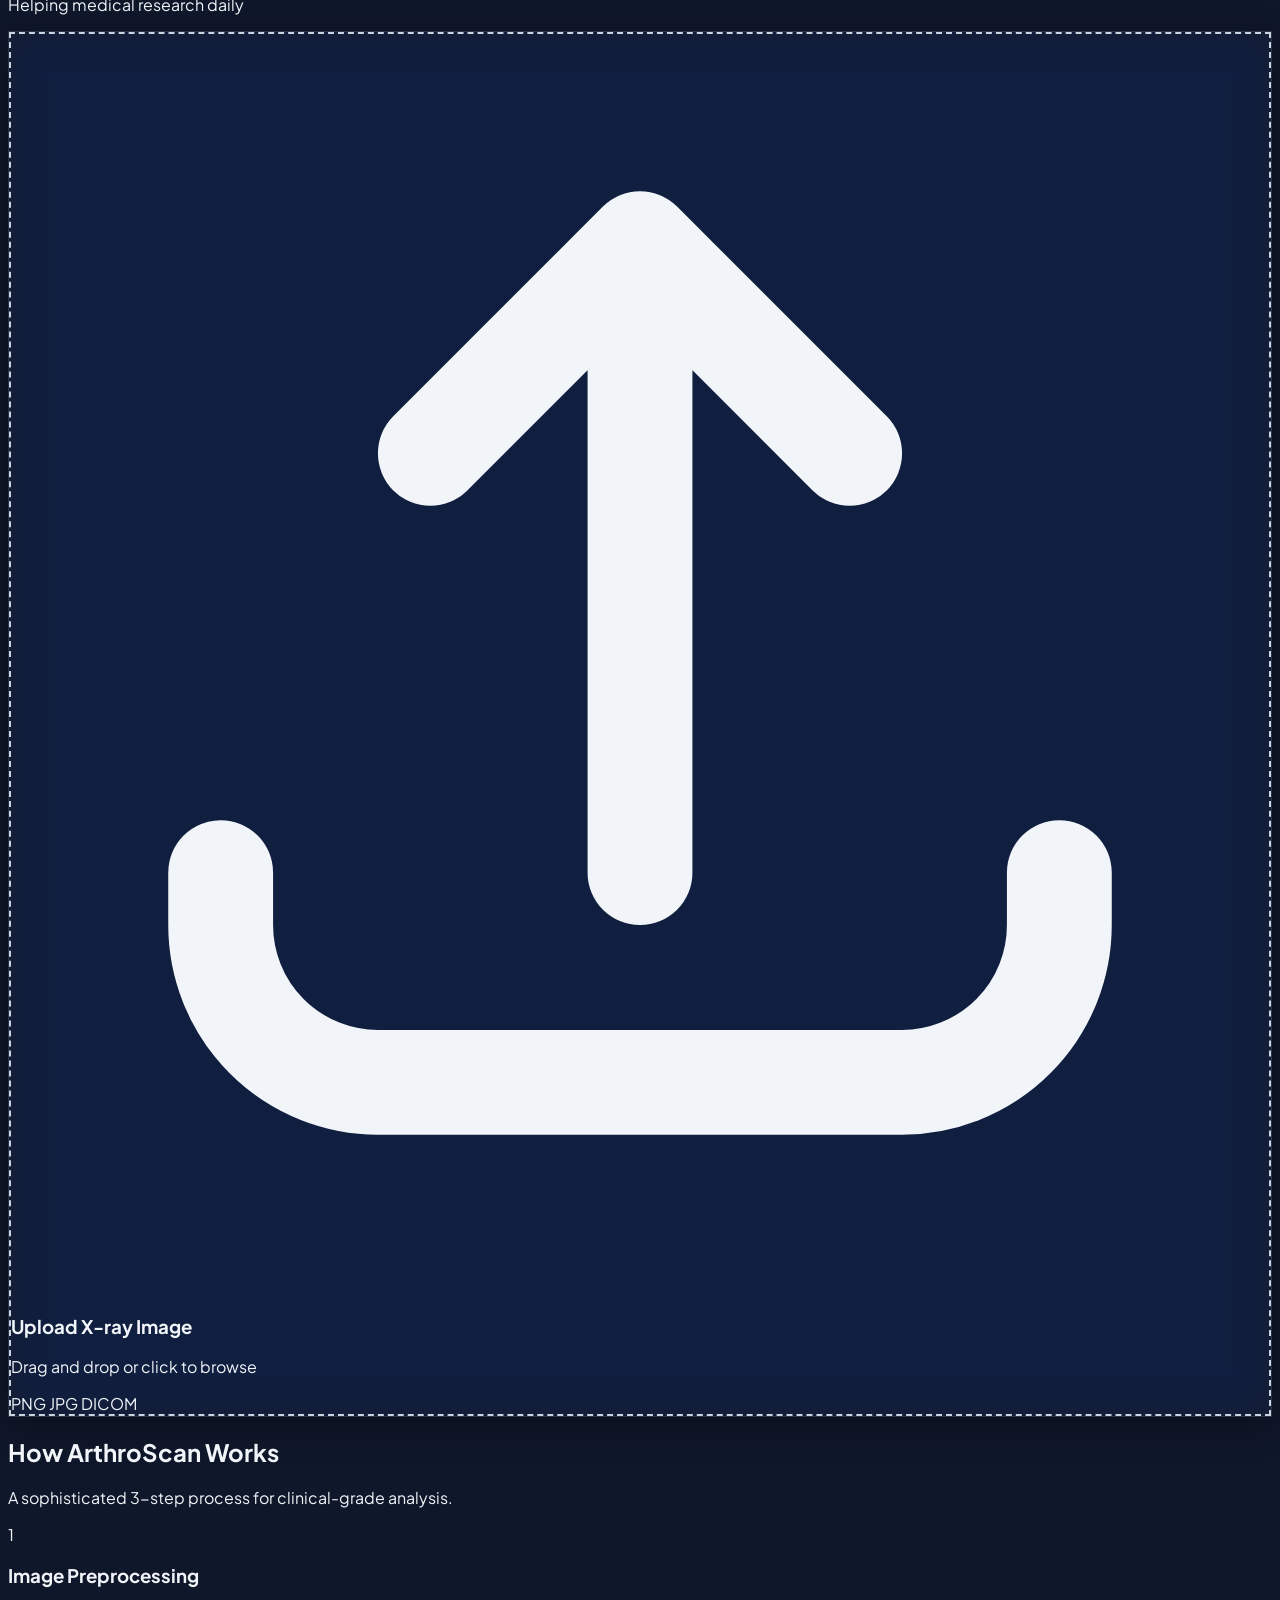
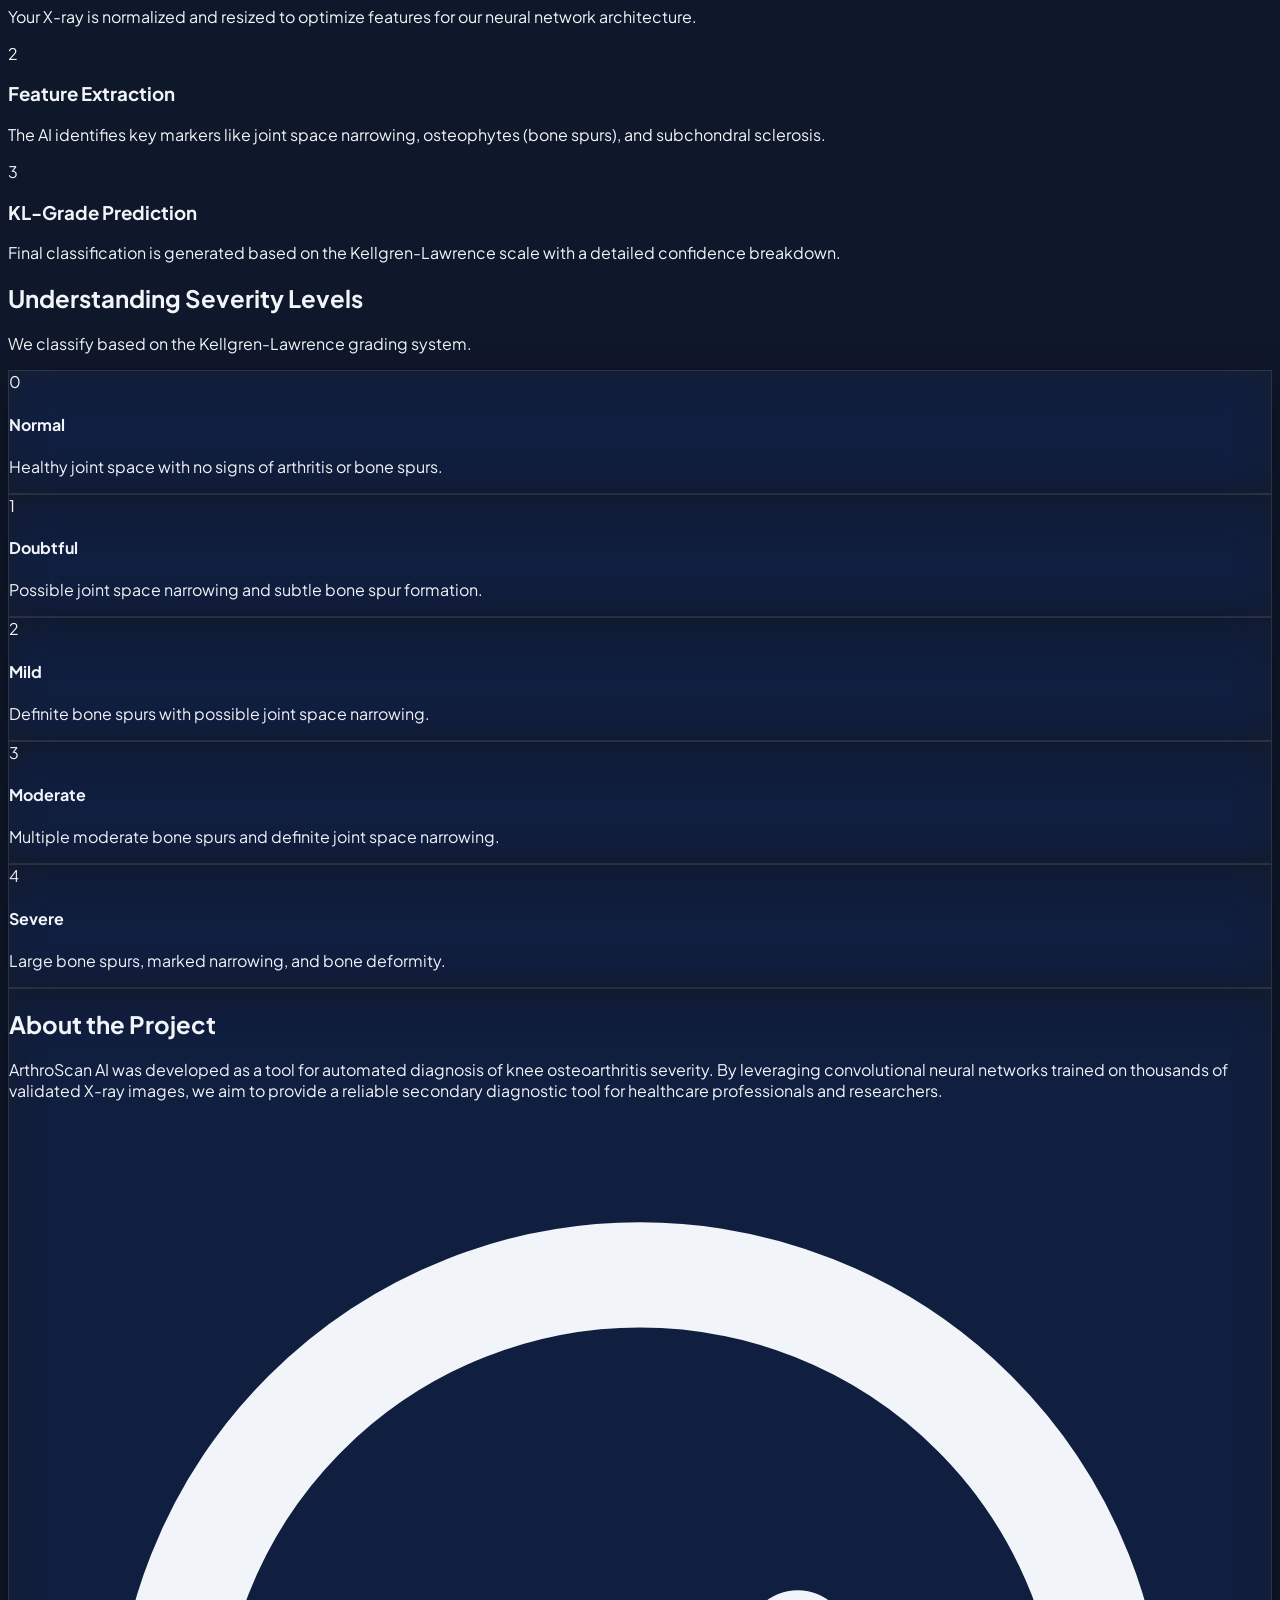
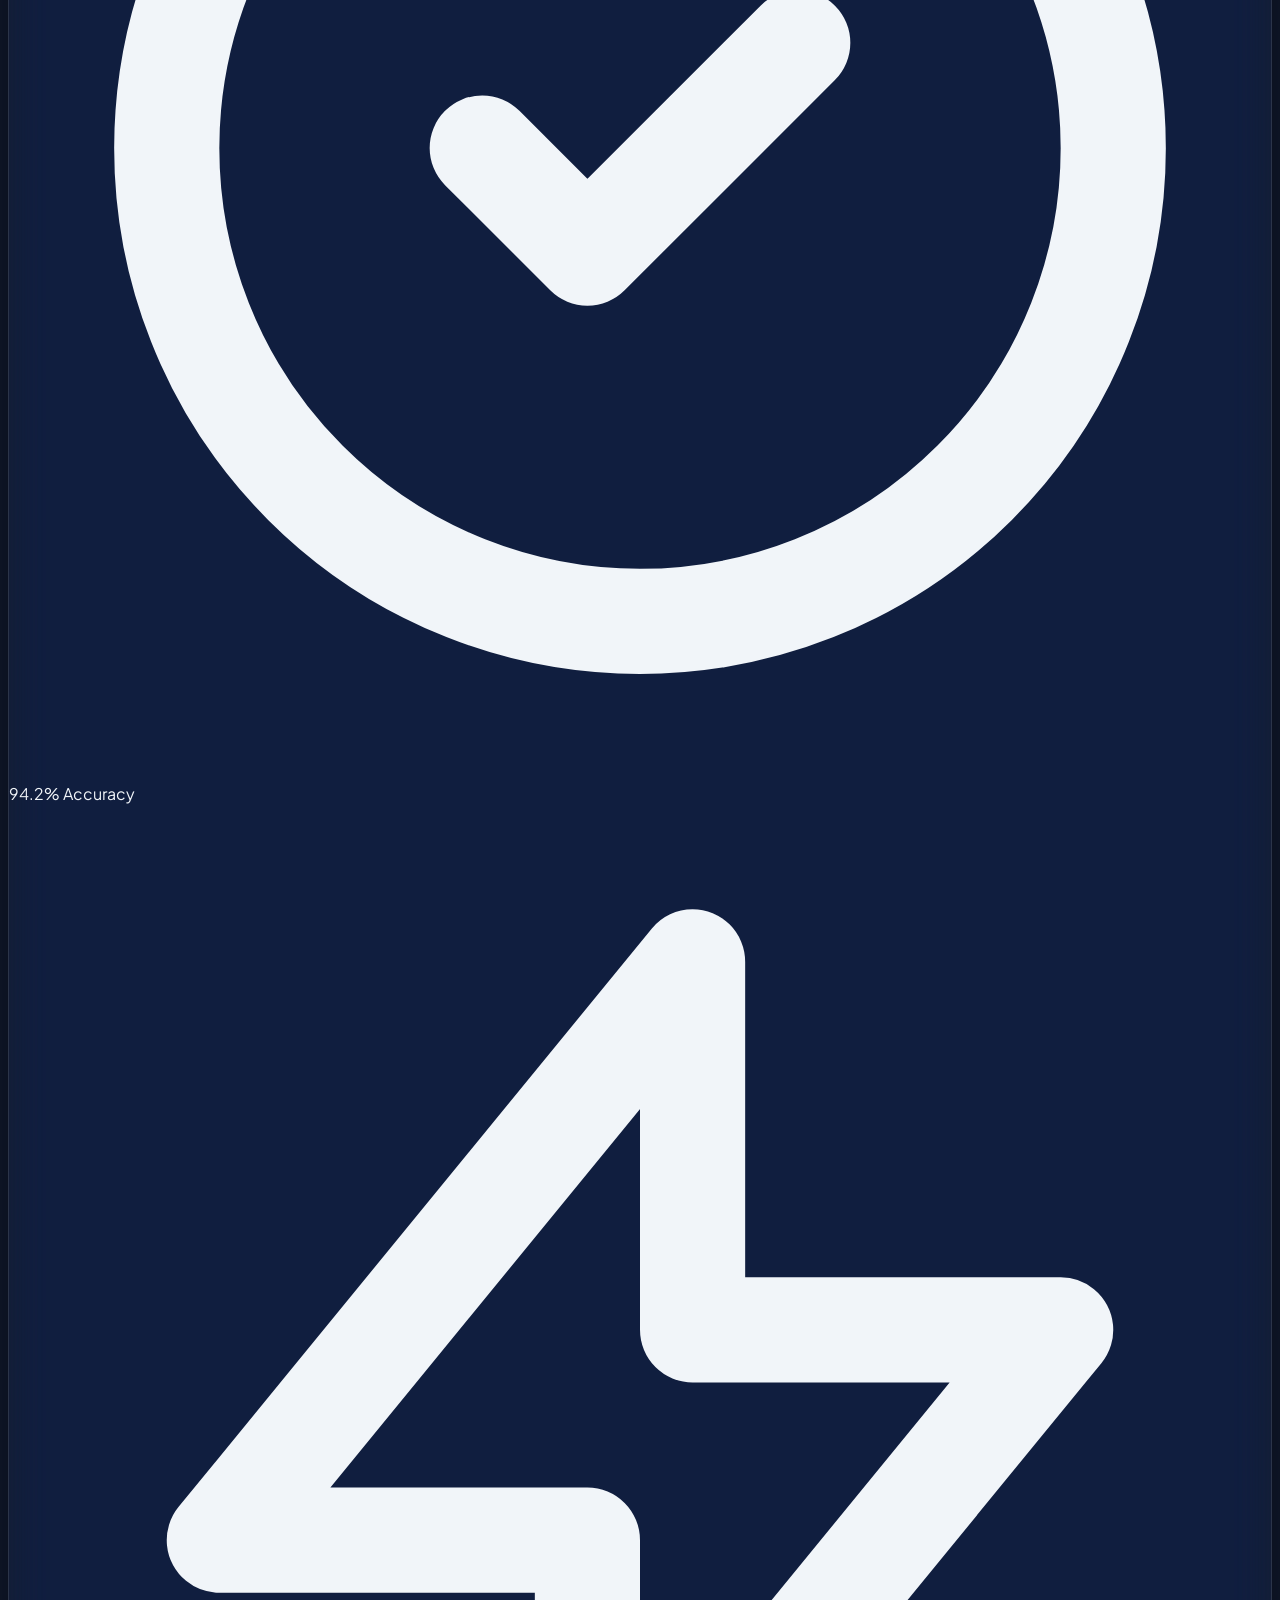
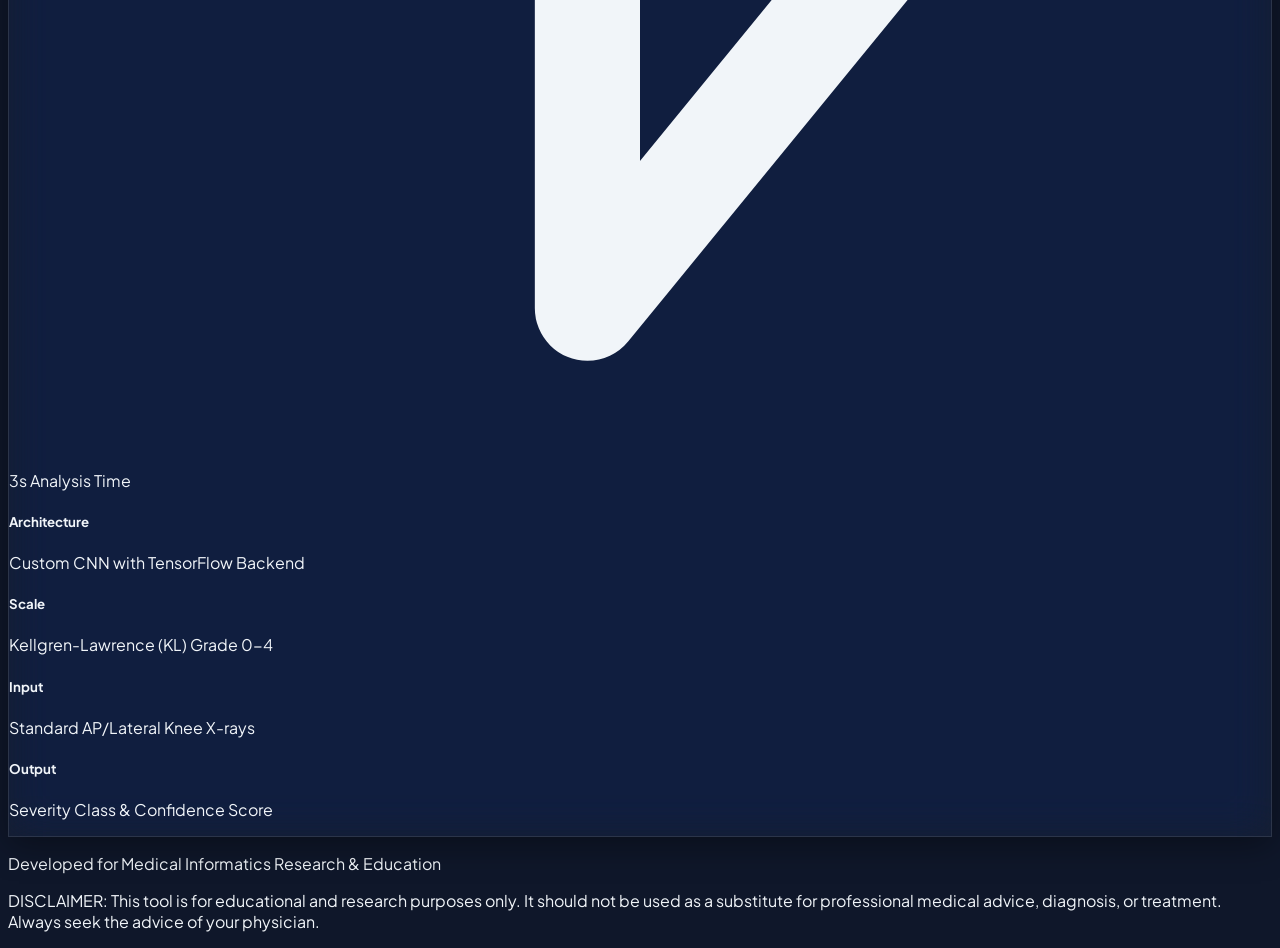
==== commit 2547247c: "fix(ui): remove 3D tilting and cursor movement animation from upload card" ====
--- a/index.html
+++ b/index.html
@@ -47,12 +47,11 @@
 
         .drop-zone {
             border: 2px dashed #cbd5e1;
-            transition: all 0.4s cubic-bezier(0.4, 0, 0.2, 1);
+            transition: border-color 0.2s ease, background-color 0.2s ease;
         }
         .drop-zone:hover, .drop-zone.active {
             border-color: #6366f1;
             background: rgba(99, 102, 241, 0.05);
-            transform: translateY(-2px);
         }
         .animate-float {
             animation: float 3s ease-in-out infinite;
